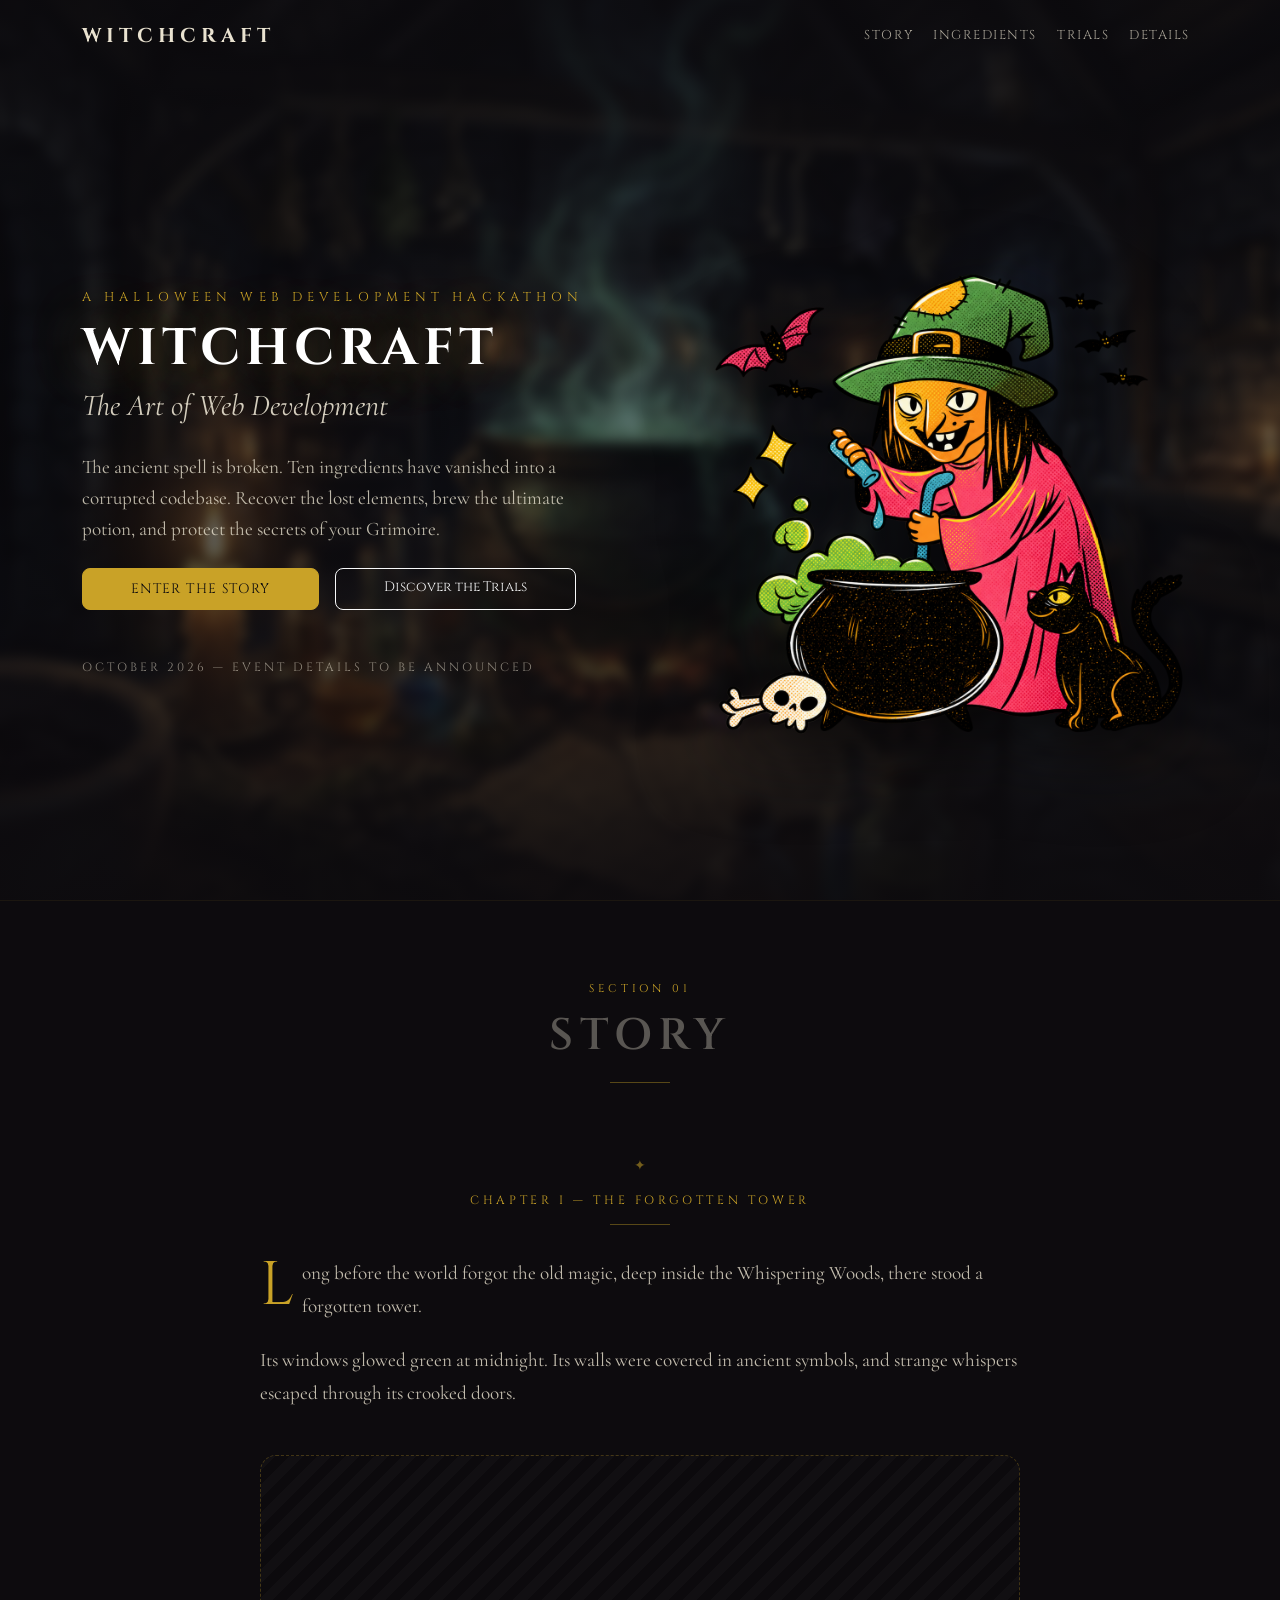
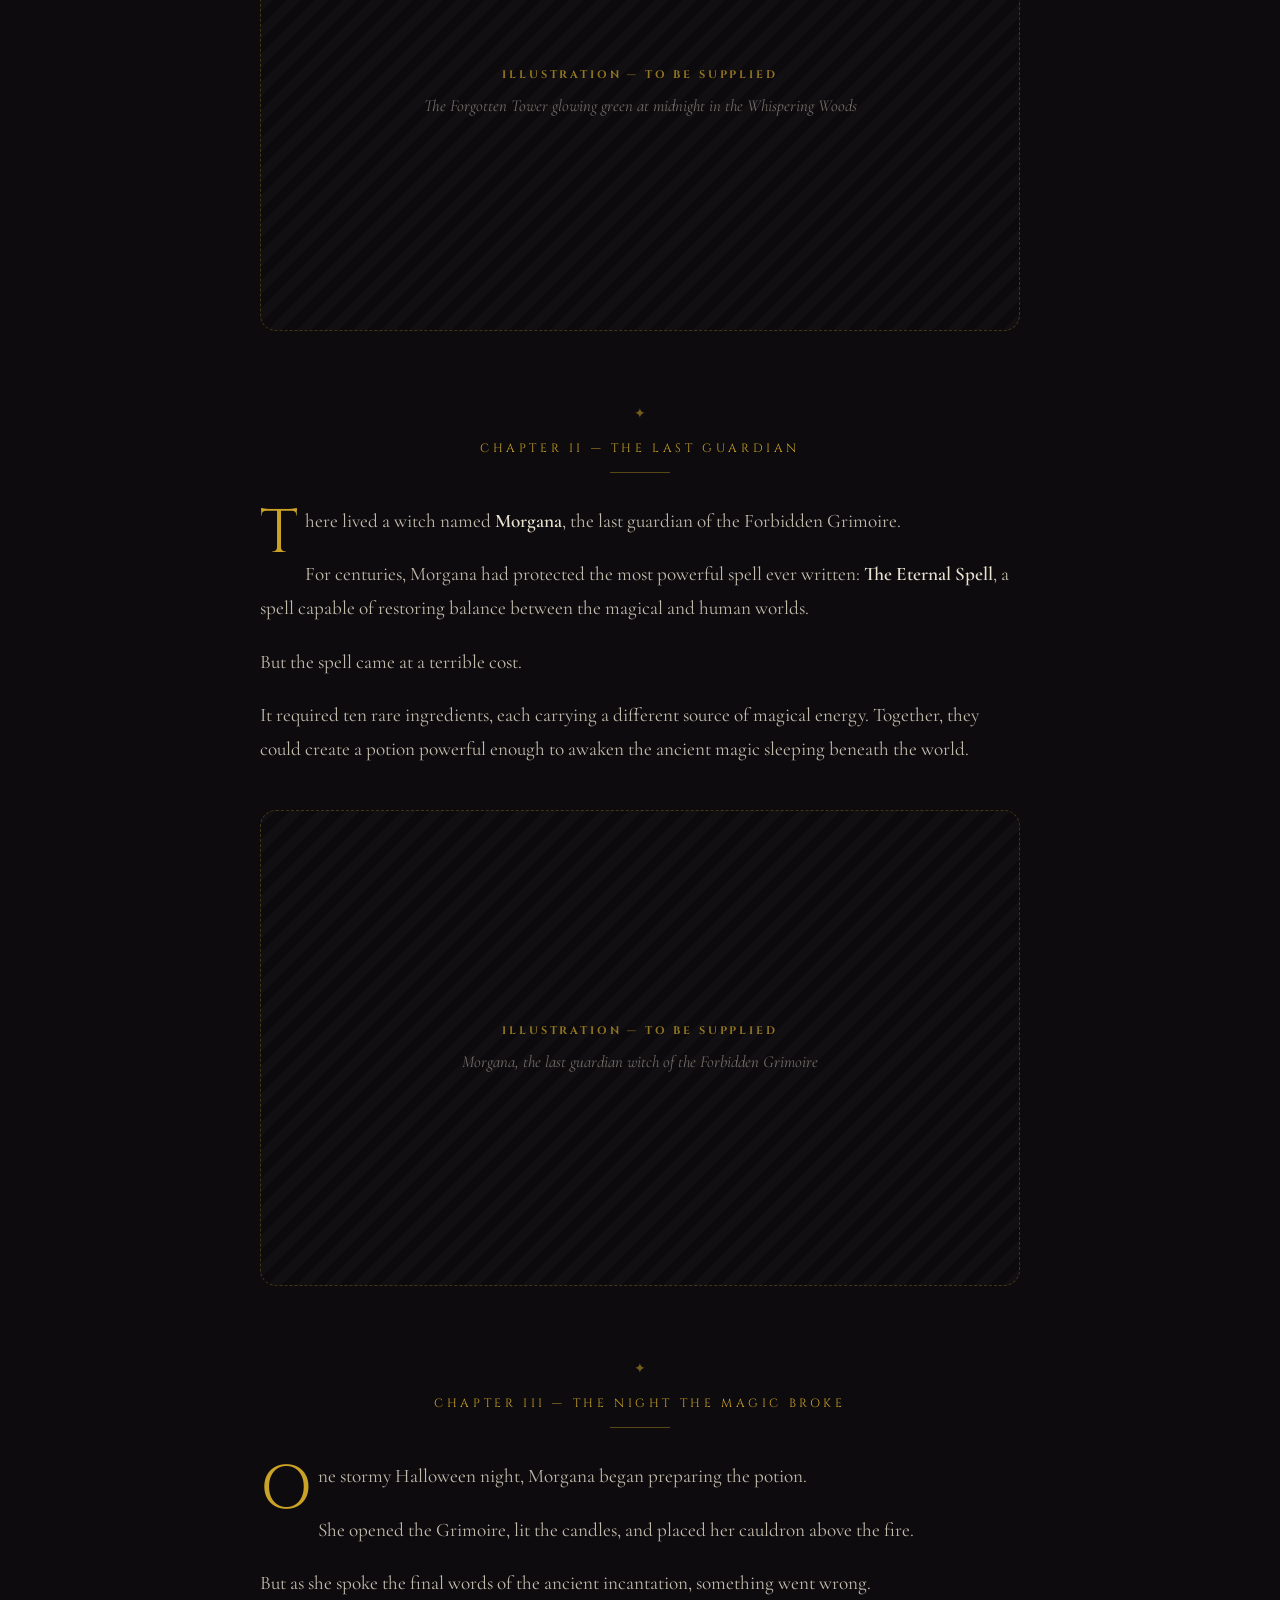
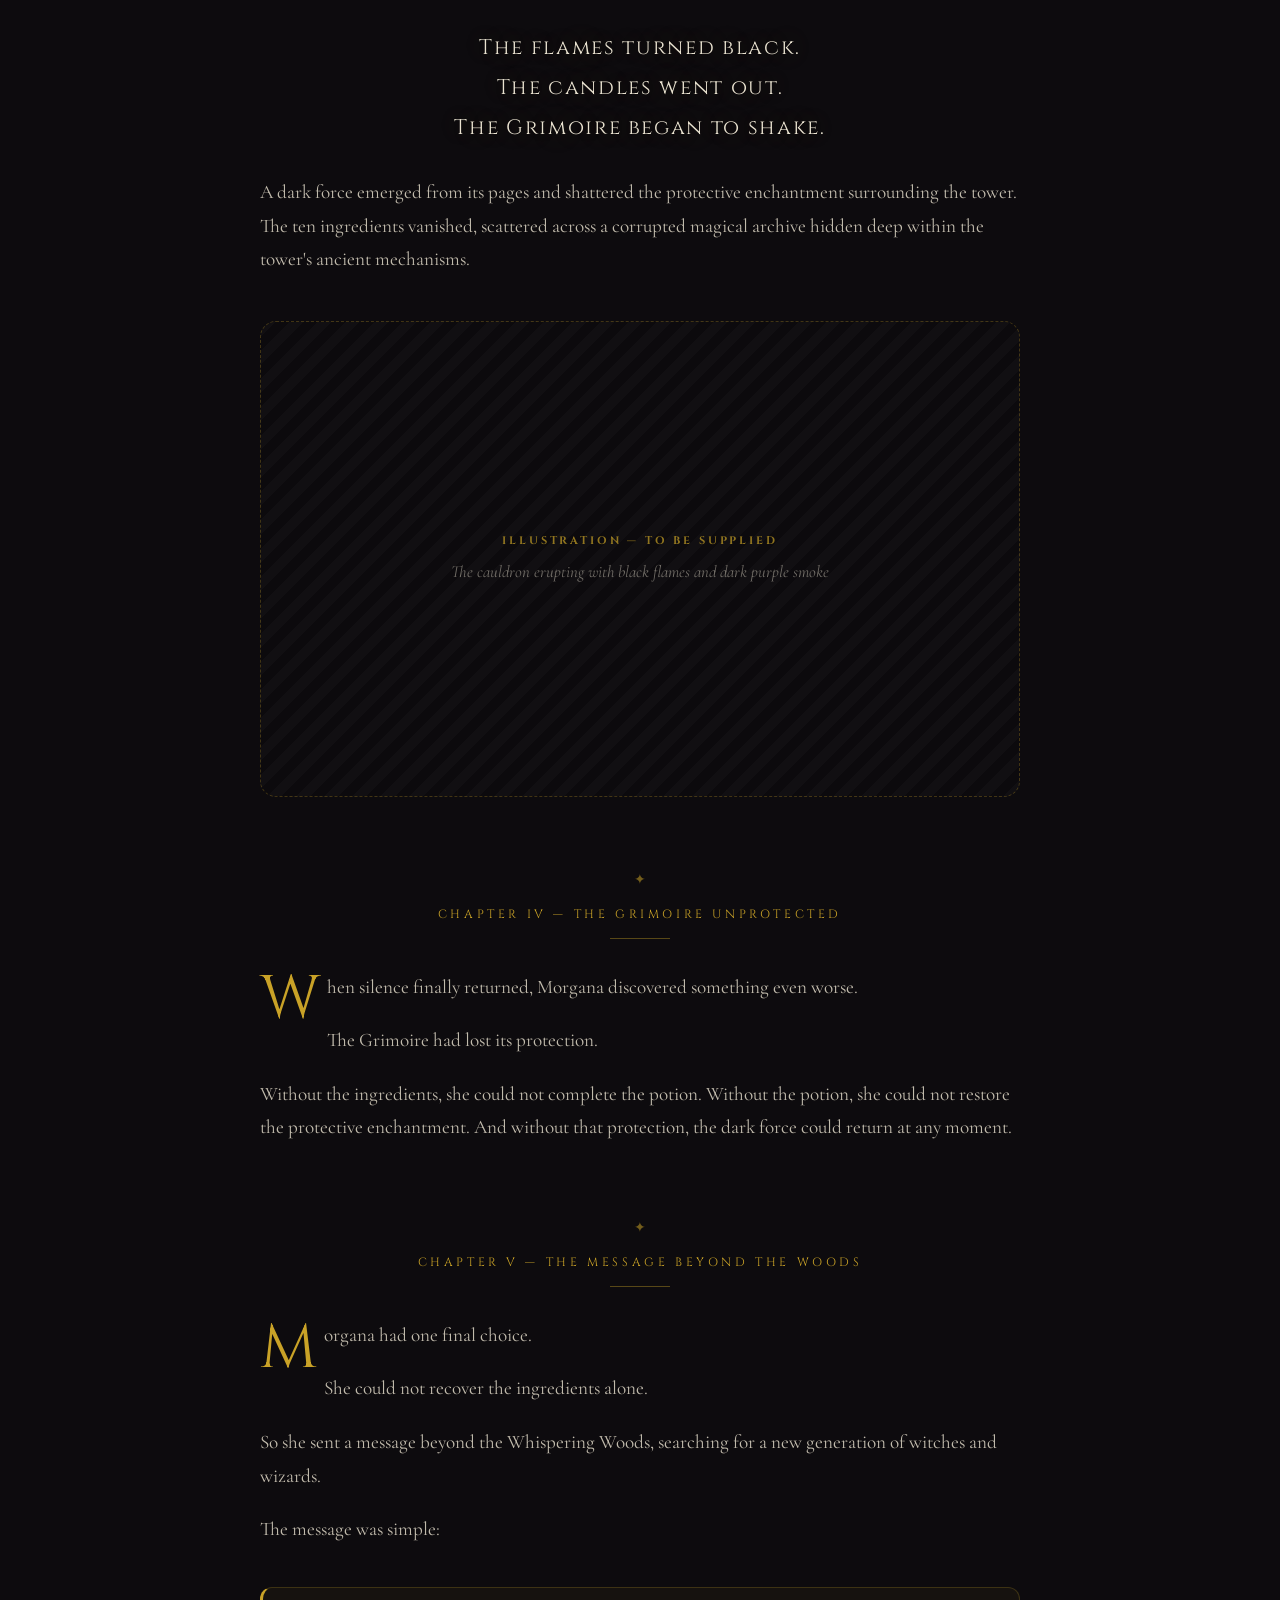
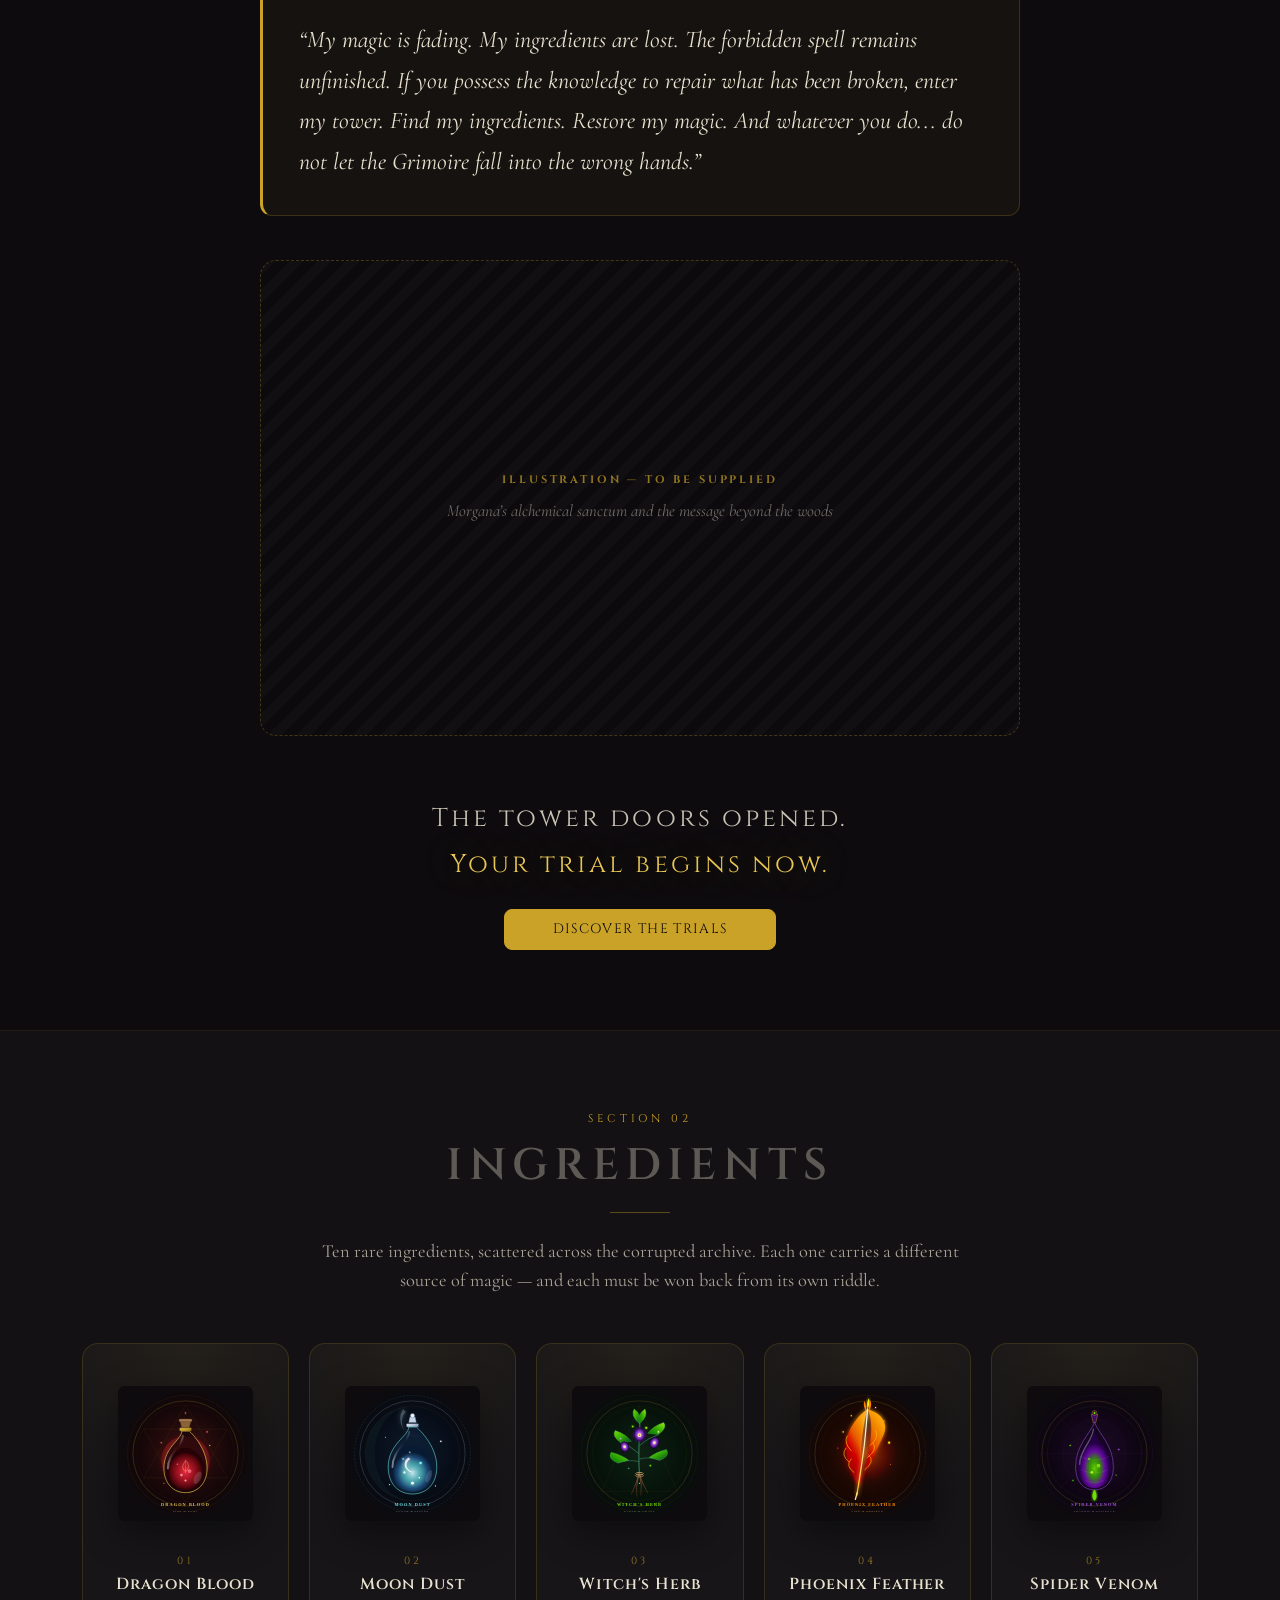
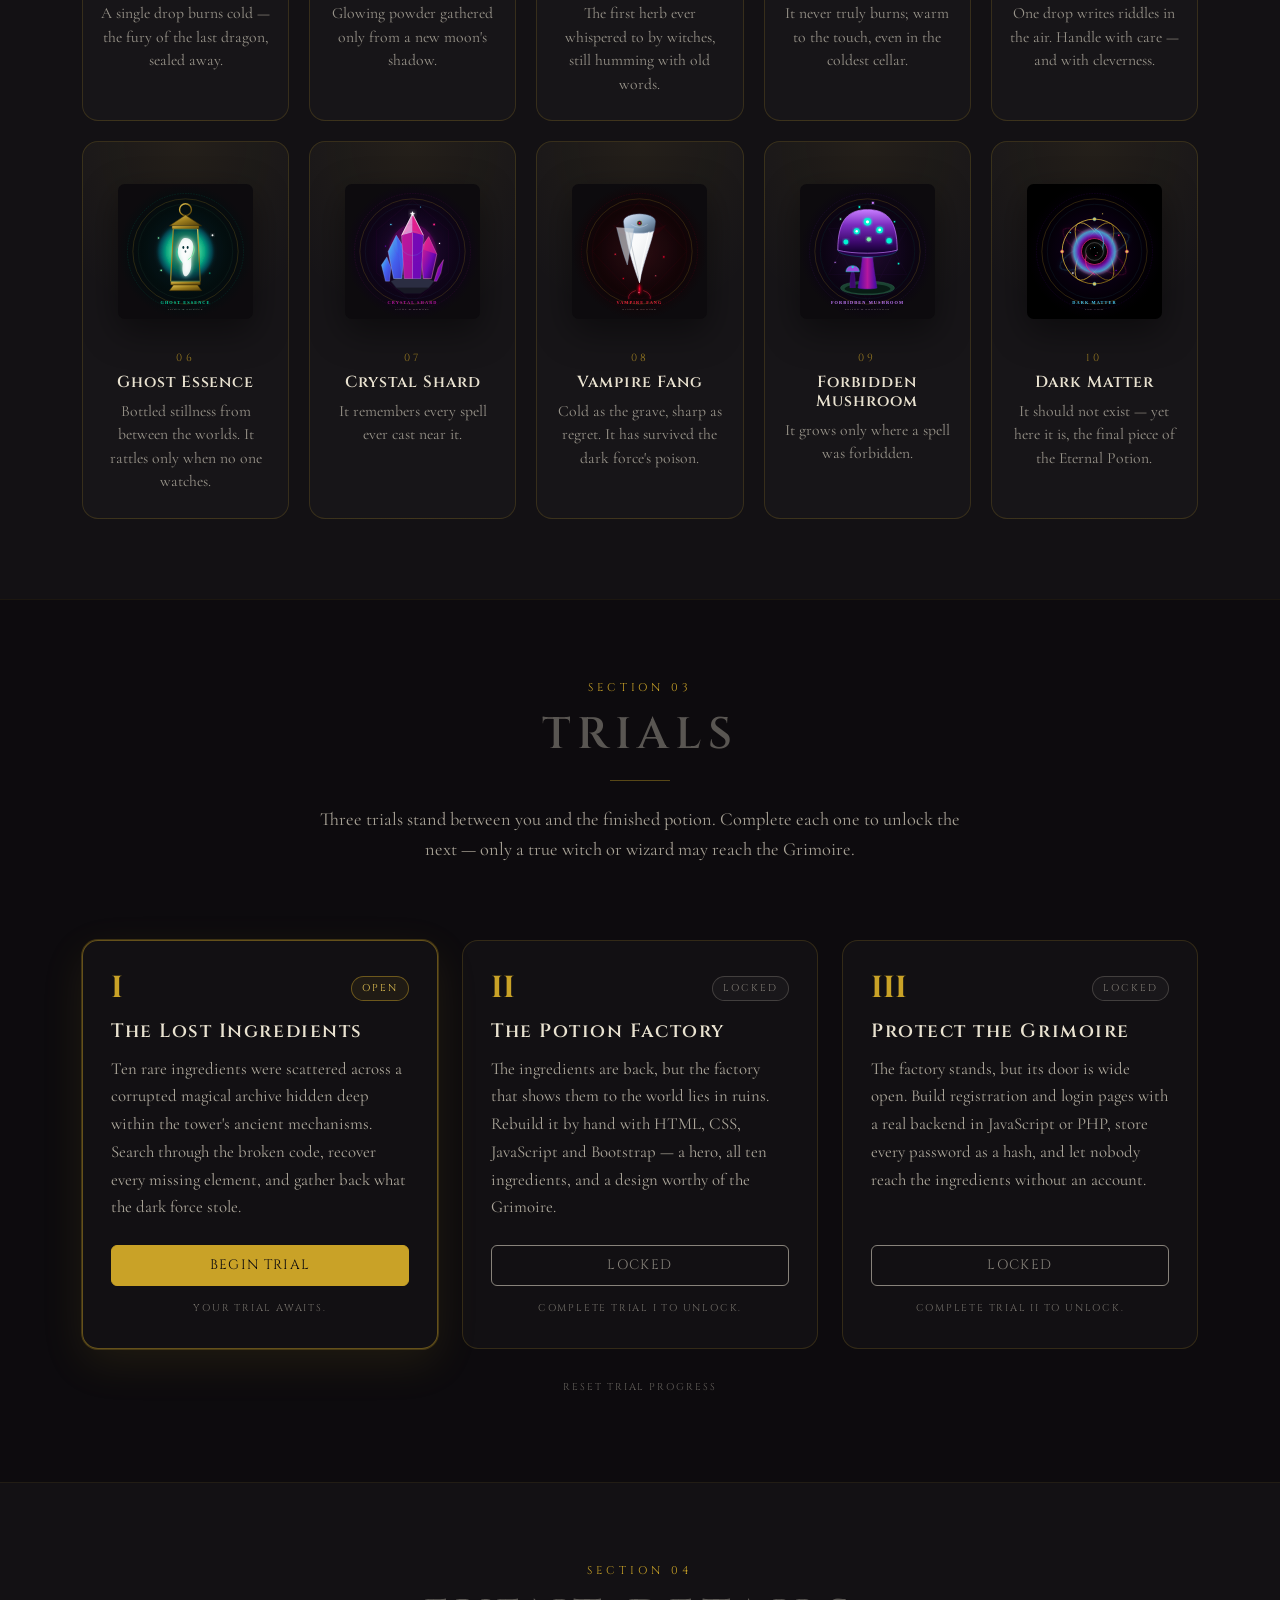
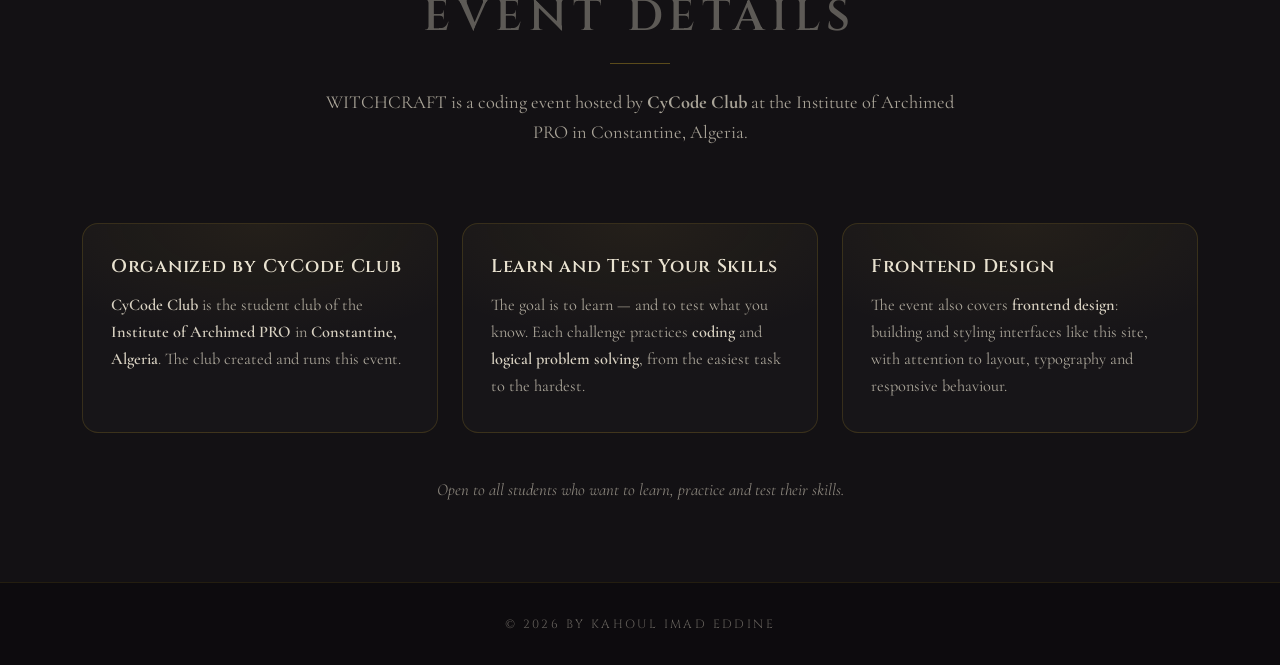
==== index.html @ ea34f2bc "WITCHCRAFT hackathon site: landing page, Trial I challenges, Trial II and III briefs" ====
<!doctype html>
<html lang="en" data-bs-theme="dark">
<head>
  <meta charset="UTF-8" />
  <meta name="viewport" content="width=device-width, initial-scale=1.0" />
  <title>WITCHCRAFT — The Art of Web Development</title>

  <link rel="icon" type="image/svg+xml" href="keep-images/favicon.svg" />

  <!-- Google Fonts -->
  <link rel="preconnect" href="https://fonts.googleapis.com" />
  <link rel="preconnect" href="https://fonts.gstatic.com" crossorigin />
  <link
    href="https://fonts.googleapis.com/css2?family=Cinzel:wght@500;600;700&family=Cormorant+Garamond:ital,wght@0,400;0,600;1,400&display=swap"
    rel="stylesheet"
  />

  <!-- Bootstrap CSS -->
  <link href="https://cdn.jsdelivr.net/npm/bootstrap@5.3.3/dist/css/bootstrap.min.css" rel="stylesheet" />

  <!-- Custom styles -->
  <link rel="stylesheet" href="css/style.css" />

  <!-- Marks JS availability before first paint (used by scroll-reveal styles) -->
  <script>document.documentElement.classList.add('js');</script>
</head>
<body>

  <!-- ===================== Navbar ===================== -->
  <nav class="navbar navbar-expand-lg fixed-top hero-nav">
    <div class="container">
      <a class="navbar-brand" href="#hero">WITCHCRAFT</a>

      <button
        class="navbar-toggler"
        type="button"
        data-bs-toggle="collapse"
        data-bs-target="#mainNav"
        aria-controls="mainNav"
        aria-expanded="false"
        aria-label="Toggle navigation"
      >
        <span class="navbar-toggler-icon"></span>
      </button>

      <div class="collapse navbar-collapse" id="mainNav">
        <ul class="navbar-nav ms-auto align-items-lg-center gap-lg-1">
          <li class="nav-item">
            <a class="nav-link" href="#story">Story</a>
          </li>
          <li class="nav-item">
            <a class="nav-link" href="#ingredients">Ingredients</a>
          </li>
          <li class="nav-item">
            <a class="nav-link" href="#trials">Trials</a>
          </li>
          <li class="nav-item">
            <a class="nav-link" href="#details">Details</a>
          </li>
        </ul>
      </div>
    </div>
  </nav>

  <!-- ===================== Hero ===================== -->
  <header class="hero d-flex align-items-center" id="hero">
    <div class="container">
      <div class="row align-items-center g-5">

        <!-- Left: text -->
        <div class="col-lg-6">
          <p class="hero-label mb-3">A Halloween Web Development Hackathon</p>

          <h1 class="hero-title">WITCHCRAFT</h1>

          <p class="hero-subtitle mb-4">The Art of Web Development</p>

          <p class="hero-text">
            The ancient spell is broken. Ten ingredients have vanished into a corrupted
            codebase. Recover the lost elements, brew the ultimate potion, and protect
            the secrets of your Grimoire.
          </p>

          <div class="d-flex flex-column flex-sm-row gap-3 mt-4">
            <a href="#story" class="btn btn-gold btn-lg px-5">Enter the Story</a>
            <a href="#trials" class="btn btn-outline-light btn-lg px-5">Discover the Trials</a>
          </div>

          <p class="hero-date mt-5 mb-0">October 2026 — Event Details to Be Announced</p>
        </div>

        <!-- Right: image -->
        <div class="col-lg-6 hero-visual">
          <img
            src="keep-images/Whimsical%20Halloween%20Witch%20Potion%20Sticker.png"
            alt="Whimsical Halloween witch potion sticker"
          >
        </div>

      </div>
    </div>
  </header>

  <!-- ===================== Landing sections (empty placeholders) ===================== -->
  <main>
    <section class="landing-section story-section" id="story">
      <div class="container">
        <div class="story">

          <div class="text-center reveal">
            <p class="section-label">Section 01</p>
            <h2 class="section-title">Story</h2>
          </div>

          <!-- ================= Chapter I ================= -->
          <article class="story-chapter reveal">
            <p class="story-chapter-label">Chapter I — The Forgotten Tower</p>

            <p class="story-text story-text--lead">
              Long before the world forgot the old magic, deep inside the Whispering Woods,
              there stood a forgotten tower.
            </p>

            <p class="story-text">
              Its windows glowed green at midnight. Its walls were covered in ancient symbols,
              and strange whispers escaped through its crooked doors.
            </p>

            <!-- Story illustration slot: the forgotten tower at midnight (artwork to be supplied) -->
            <figure class="story-figure story-figure--placeholder">
              <span>
                <strong>Illustration &mdash; to be supplied</strong>
                The Forgotten Tower glowing green at midnight in the Whispering Woods
              </span>
            </figure>
          </article>

          <!-- ================= Chapter II ================= -->
          <article class="story-chapter reveal">
            <p class="story-chapter-label">Chapter II — The Last Guardian</p>

            <p class="story-text story-text--lead">
              There lived a witch named <strong>Morgana</strong>, the last guardian of the
              Forbidden Grimoire.
            </p>

            <p class="story-text">
              For centuries, Morgana had protected the most powerful spell ever written:
              <strong>The Eternal Spell</strong>, a spell capable of restoring balance between
              the magical and human worlds.
            </p>

            <p class="story-text">But the spell came at a terrible cost.</p>

            <p class="story-text">
              It required ten rare ingredients, each carrying a different source of magical
              energy. Together, they could create a potion powerful enough to awaken the
              ancient magic sleeping beneath the world.
            </p>

            <!-- Story illustration slot: Morgana, guardian of the Grimoire (artwork to be supplied) -->
            <figure class="story-figure story-figure--placeholder">
              <span>
                <strong>Illustration &mdash; to be supplied</strong>
                Morgana, the last guardian witch of the Forbidden Grimoire
              </span>
            </figure>
          </article>

          <!-- ================= Chapter III ================= -->
          <article class="story-chapter reveal">
            <p class="story-chapter-label">Chapter III — The Night the Magic Broke</p>

            <p class="story-text story-text--lead">
              One stormy Halloween night, Morgana began preparing the potion.
            </p>

            <p class="story-text">
              She opened the Grimoire, lit the candles, and placed her cauldron above the fire.
            </p>

            <p class="story-text">
              But as she spoke the final words of the ancient incantation, something went wrong.
            </p>

            <div class="story-beats">
              <p>The flames turned black.</p>
              <p>The candles went out.</p>
              <p>The Grimoire began to shake.</p>
            </div>

            <p class="story-text">
              A dark force emerged from its pages and shattered the protective enchantment
              surrounding the tower. The ten ingredients vanished, scattered across a corrupted
              magical archive hidden deep within the tower's ancient mechanisms.
            </p>

            <!-- Story illustration slot: the cauldron beneath black flames (artwork to be supplied) -->
            <figure class="story-figure story-figure--placeholder">
              <span>
                <strong>Illustration &mdash; to be supplied</strong>
                The cauldron erupting with black flames and dark purple smoke
              </span>
            </figure>
          </article>

          <!-- ================= Chapter IV ================= -->
          <article class="story-chapter reveal">
            <p class="story-chapter-label">Chapter IV — The Grimoire Unprotected</p>

            <p class="story-text story-text--lead">
              When silence finally returned, Morgana discovered something even worse.
            </p>

            <p class="story-text">The Grimoire had lost its protection.</p>

            <p class="story-text">
              Without the ingredients, she could not complete the potion. Without the potion,
              she could not restore the protective enchantment. And without that protection,
              the dark force could return at any moment.
            </p>
          </article>

          <!-- ================= Chapter V ================= -->
          <article class="story-chapter reveal">
            <p class="story-chapter-label">Chapter V — The Message Beyond the Woods</p>

            <p class="story-text story-text--lead">Morgana had one final choice.</p>

            <p class="story-text">She could not recover the ingredients alone.</p>

            <p class="story-text">
              So she sent a message beyond the Whispering Woods, searching for a new generation
              of witches and wizards.
            </p>

            <p class="story-text">The message was simple:</p>

            <blockquote class="story-quote">
              <p>
                &ldquo;My magic is fading. My ingredients are lost. The forbidden spell remains
                unfinished. If you possess the knowledge to repair what has been broken, enter
                my tower. Find my ingredients. Restore my magic. And whatever you do... do not
                let the Grimoire fall into the wrong hands.&rdquo;
              </p>
            </blockquote>

            <!-- Story illustration slot: Morgana's sanctum and message beyond the woods (artwork to be supplied) -->
            <figure class="story-figure story-figure--placeholder">
              <span>
                <strong>Illustration &mdash; to be supplied</strong>
                Morgana&rsquo;s alchemical sanctum and the message beyond the woods
              </span>
            </figure>
          </article>

          <!-- ================= Finale ================= -->
          <div class="story-finale reveal">
            <p class="story-finale-line">The tower doors opened.</p>
            <p class="story-finale-line story-finale-line--accent">Your trial begins now.</p>

            <div class="d-flex flex-column flex-sm-row gap-3 justify-content-center mt-4">
              <a href="#trials" class="btn btn-gold btn-lg px-5">Discover the Trials</a>
            </div>
          </div>

        </div>
      </div>
    </section>

    <section class="landing-section" id="ingredients">
      <div class="container">

        <div class="text-center reveal">
          <p class="section-label">Section 02</p>
          <h2 class="section-title">Ingredients</h2>
          <p class="section-intro">
            Ten rare ingredients, scattered across the corrupted archive. Each one carries a
            different source of magic — and each must be won back from its own riddle.
          </p>
        </div>

        <div class="ingredient-grid">

          <article class="ingredient-card reveal" style="--i: 0">
            <div class="ingredient-card-media">
              <span class="ingredient-float">
                <img src="keep-images/ingredient-dragon-blood.svg" alt="Dragon Blood vial" loading="lazy" />
              </span>
            </div>
            <p class="ingredient-card-index">01</p>
            <h3 class="ingredient-card-name">Dragon Blood</h3>
            <p class="ingredient-card-blurb">
              A single drop burns cold — the fury of the last dragon, sealed away.
            </p>
          </article>

          <article class="ingredient-card reveal" style="--i: 1">
            <div class="ingredient-card-media">
              <span class="ingredient-float">
                <img src="keep-images/ingredient-moon-dust.svg" alt="Moon Dust powder" loading="lazy" />
              </span>
            </div>
            <p class="ingredient-card-index">02</p>
            <h3 class="ingredient-card-name">Moon Dust</h3>
            <p class="ingredient-card-blurb">
              Glowing powder gathered only from a new moon's shadow.
            </p>
          </article>

          <article class="ingredient-card reveal" style="--i: 2">
            <div class="ingredient-card-media">
              <span class="ingredient-float">
                <img src="keep-images/ingredient-witch-herb.svg" alt="Witch's Herb" loading="lazy" />
              </span>
            </div>
            <p class="ingredient-card-index">03</p>
            <h3 class="ingredient-card-name">Witch's Herb</h3>
            <p class="ingredient-card-blurb">
              The first herb ever whispered to by witches, still humming with old words.
            </p>
          </article>

          <article class="ingredient-card reveal" style="--i: 3">
            <div class="ingredient-card-media">
              <span class="ingredient-float">
                <img src="keep-images/ingredient-phoenix-feather.svg" alt="Phoenix Feather" loading="lazy" />
              </span>
            </div>
            <p class="ingredient-card-index">04</p>
            <h3 class="ingredient-card-name">Phoenix Feather</h3>
            <p class="ingredient-card-blurb">
              It never truly burns; warm to the touch, even in the coldest cellar.
            </p>
          </article>

          <article class="ingredient-card reveal" style="--i: 4">
            <div class="ingredient-card-media">
              <span class="ingredient-float">
                <img src="keep-images/ingredient-spider-venom.svg" alt="Spider Venom vial" loading="lazy" />
              </span>
            </div>
            <p class="ingredient-card-index">05</p>
            <h3 class="ingredient-card-name">Spider Venom</h3>
            <p class="ingredient-card-blurb">
              One drop writes riddles in the air. Handle with care — and with cleverness.
            </p>
          </article>

          <article class="ingredient-card reveal" style="--i: 5">
            <div class="ingredient-card-media">
              <span class="ingredient-float">
                <img src="keep-images/ingredient-ghost-essence.svg" alt="Ghost Essence vial" loading="lazy" />
              </span>
            </div>
            <p class="ingredient-card-index">06</p>
            <h3 class="ingredient-card-name">Ghost Essence</h3>
            <p class="ingredient-card-blurb">
              Bottled stillness from between the worlds. It rattles only when no one watches.
            </p>
          </article>

          <article class="ingredient-card reveal" style="--i: 6">
            <div class="ingredient-card-media">
              <span class="ingredient-float">
                <img src="keep-images/ingredient-crystal-shard.svg" alt="Crystal Shard" loading="lazy" />
              </span>
            </div>
            <p class="ingredient-card-index">07</p>
            <h3 class="ingredient-card-name">Crystal Shard</h3>
            <p class="ingredient-card-blurb">
              It remembers every spell ever cast near it.
            </p>
          </article>

          <article class="ingredient-card reveal" style="--i: 7">
            <div class="ingredient-card-media">
              <span class="ingredient-float">
                <img src="keep-images/ingredient-vampire-fang.svg" alt="Vampire Fang" loading="lazy" />
              </span>
            </div>
            <p class="ingredient-card-index">08</p>
            <h3 class="ingredient-card-name">Vampire Fang</h3>
            <p class="ingredient-card-blurb">
              Cold as the grave, sharp as regret. It has survived the dark force's poison.
            </p>
          </article>

          <article class="ingredient-card reveal" style="--i: 8">
            <div class="ingredient-card-media">
              <span class="ingredient-float">
                <img src="keep-images/ingredient-forbidden-mushroom.svg" alt="Forbidden Mushroom" loading="lazy" />
              </span>
            </div>
            <p class="ingredient-card-index">09</p>
            <h3 class="ingredient-card-name">Forbidden Mushroom</h3>
            <p class="ingredient-card-blurb">
              It grows only where a spell was forbidden.
            </p>
          </article>

          <article class="ingredient-card reveal" style="--i: 9">
            <div class="ingredient-card-media">
              <span class="ingredient-float">
                <img src="keep-images/ingredient-dark-matter.svg" alt="Dark Matter vial" loading="lazy" />
              </span>
            </div>
            <p class="ingredient-card-index">10</p>
            <h3 class="ingredient-card-name">Dark Matter</h3>
            <p class="ingredient-card-blurb">
              It should not exist — yet here it is, the final piece of the Eternal Potion.
            </p>
          </article>

        </div>
      </div>
    </section>

    <section class="landing-section" id="trials">
      <div class="container">

        <div class="text-center reveal">
          <p class="section-label">Section 03</p>
          <h2 class="section-title">Trials</h2>
          <p class="section-intro">
            Three trials stand between you and the finished potion. Complete each one to
            unlock the next — only a true witch or wizard may reach the Grimoire.
          </p>
        </div>

        <div class="row g-4 justify-content-center trial-grid">

          <!-- ================= Trial I ================= -->
          <div class="col-lg-4 col-md-6 d-flex">
            <article class="trial-card reveal" data-trial="1">
              <div class="trial-card-head">
                <span class="trial-number">I</span>
                <span class="trial-status" data-trial-status>Open</span>
              </div>

              <h3 class="trial-title">The Lost Ingredients</h3>

              <p class="trial-text">
                Ten rare ingredients were scattered across a corrupted magical archive hidden
                deep within the tower's ancient mechanisms. Search through the broken code,
                recover every missing element, and gather back what the dark force stole.
              </p>

              <div class="trial-card-actions mt-auto">
                <a class="btn btn-gold w-100" data-trial-action href="trial.html?id=1">Begin Trial</a>
                <p class="trial-hint" data-trial-hint>Your trial awaits.</p>
              </div>
            </article>
          </div>

          <!-- ================= Trial II (locked until Trial I is completed) ================= -->
          <div class="col-lg-4 col-md-6 d-flex">
            <article class="trial-card is-locked reveal" data-trial="2">
              <div class="trial-card-head">
                <span class="trial-number">II</span>
                <span class="trial-status" data-trial-status>Locked</span>
              </div>

              <h3 class="trial-title">The Potion Factory</h3>

              <p class="trial-text">
                The ingredients are back, but the factory that shows them to the world lies in
                ruins. Rebuild it by hand with HTML, CSS, JavaScript and Bootstrap — a hero, all
                ten ingredients, and a design worthy of the Grimoire.
              </p>

              <div class="trial-card-actions mt-auto">
                <a class="btn btn-gold w-100 disabled" data-trial-action aria-disabled="true" href="trial.html?id=2">Locked</a>
                <p class="trial-hint" data-trial-hint>Complete Trial I to unlock.</p>
              </div>
            </article>
          </div>

          <!-- ================= Trial III (locked until Trial II is completed) ================= -->
          <div class="col-lg-4 col-md-6 d-flex">
            <article class="trial-card is-locked reveal" data-trial="3">
              <div class="trial-card-head">
                <span class="trial-number">III</span>
                <span class="trial-status" data-trial-status>Locked</span>
              </div>

              <h3 class="trial-title">Protect the Grimoire</h3>

              <p class="trial-text">
                The factory stands, but its door is wide open. Build registration and login pages
                with a real backend in JavaScript or PHP, store every password as a hash, and let
                nobody reach the ingredients without an account.
              </p>

              <div class="trial-card-actions mt-auto">
                <a class="btn btn-gold w-100 disabled" data-trial-action aria-disabled="true" href="trial.html?id=3">Locked</a>
                <p class="trial-hint" data-trial-hint>Complete Trial II to unlock.</p>
              </div>
            </article>
          </div>

        </div>

        <p class="trial-reset text-center mt-4 mb-0">
          <button type="button" class="btn btn-link trial-reset-btn" id="resetTrials">
            Reset trial progress
          </button>
        </p>

      </div>
    </section>

    <section class="landing-section" id="details">
      <div class="container">

        <div class="text-center reveal">
          <p class="section-label">Section 04</p>
          <h2 class="section-title">Event Details</h2>
          <p class="section-intro">
            WITCHCRAFT is a coding event hosted by <strong>CyCode Club</strong> at the
            Institute of Archimed PRO in Constantine, Algeria.
          </p>
        </div>

        <div class="row g-4 justify-content-center detail-grid">

          <div class="col-lg-4 col-md-6 d-flex">
            <article class="detail-card reveal">
              <h3 class="detail-title">Organized by CyCode Club</h3>
              <p class="detail-text">
                <strong>CyCode Club</strong> is the student club of the
                <strong>Institute of Archimed PRO</strong> in
                <strong>Constantine, Algeria</strong>. The club created and runs this event.
              </p>
            </article>
          </div>

          <div class="col-lg-4 col-md-6 d-flex">
            <article class="detail-card reveal">
              <h3 class="detail-title">Learn and Test Your Skills</h3>
              <p class="detail-text">
                The goal is to learn — and to test what you know. Each challenge practices
                <strong>coding</strong> and <strong>logical problem solving</strong>, from the
                easiest task to the hardest.
              </p>
            </article>
          </div>

          <div class="col-lg-4 col-md-6 d-flex">
            <article class="detail-card reveal">
              <h3 class="detail-title">Frontend Design</h3>
              <p class="detail-text">
                The event also covers <strong>frontend design</strong>: building and styling
                interfaces like this site, with attention to layout, typography and
                responsive behaviour.
              </p>
            </article>
          </div>

        </div>

        <p class="detail-signature reveal">
          Open to all students who want to learn, practice and test their skills.
        </p>

      </div>
    </section>
  </main>

  <!-- ===================== Footer ===================== -->
  <footer class="landing-footer">
    © 2026 by Kahoul Imad Eddine
  </footer>

  <!-- Bootstrap JS bundle -->
  <script src="https://cdn.jsdelivr.net/npm/bootstrap@5.3.3/dist/js/bootstrap.bundle.min.js"></script>

  <!-- Navbar scroll behavior -->
  <script src="js/main.js"></script>
</body>
</html>
---- css/style.css ----
/* ===================== Base ===================== */
:root {
  --gold: #c9a227;
  --gold-bright: #e6c554;
  --ink: #0d0b0e;
  --parchment: #e9e2d0;
}

body {
  background-color: var(--ink);
  color: var(--parchment);
  font-family: 'Cormorant Garamond', Georgia, serif;
}

/* ===================== Navbar ===================== */
.hero-nav {
  background: transparent;
  border-bottom: 1px solid transparent;
  padding-top: 1rem;
  padding-bottom: 1rem;
  transition: background-color 0.3s ease, border-color 0.3s ease;
}

/* Scrolled state: translucent dark background + blur */
.hero-nav.scrolled {
  background: rgba(13, 11, 14, 0.45);
  backdrop-filter: blur(10px);
  -webkit-backdrop-filter: blur(10px);
  border-bottom: 1px solid rgba(201, 162, 39, 0.15);
}

.hero-nav .navbar-brand {
  font-family: 'Cinzel', serif;
  font-weight: 700;
  letter-spacing: 0.25em;
  color: var(--parchment);
}

.hero-nav .nav-link {
  font-family: 'Cinzel', serif;
  font-size: 0.8rem;
  letter-spacing: 0.12em;
  text-transform: uppercase;
  color: rgba(233, 226, 208, 0.7);
}

.hero-nav .nav-link:hover,
.hero-nav .nav-link:focus {
  color: var(--gold-bright);
}

/* Collapsible menu on mobile: solid backdrop so links stay readable */
@media (max-width: 991.98px) {
  .hero-nav .navbar-collapse {
    background: rgba(13, 11, 14, 0.95);
    border: 1px solid rgba(201, 162, 39, 0.2);
    border-radius: 0.5rem;
    margin-top: 0.75rem;
    padding: 1rem;
  }
}

/* ===================== Buttons ===================== */
.btn-gold {
  --bs-btn-color: var(--ink);
  --bs-btn-bg: var(--gold);
  --bs-btn-border-color: var(--gold);
  --bs-btn-hover-color: var(--ink);
  --bs-btn-hover-bg: var(--gold-bright);
  --bs-btn-hover-border-color: var(--gold-bright);
  --bs-btn-active-color: var(--ink);
  --bs-btn-active-bg: var(--gold-bright);
  --bs-btn-active-border-color: var(--gold-bright);
  --bs-btn-focus-shadow-rgb: 201, 162, 39;
  font-family: 'Cinzel', serif;
  letter-spacing: 0.1em;
  text-transform: uppercase;
  font-size: 0.85rem;
  padding-top: 0.7em;
  padding-bottom: 0.7em;
}

.btn-outline-light {
  --bs-btn-font-family: 'Cinzel', serif;
  --bs-btn-letter-spacing: 0.1em;
  --bs-btn-font-size: 0.85rem;
}

/* ===================== Hero ===================== */
.hero {
  position: relative;
  overflow: hidden;
  min-height: 100vh;
  min-height: 100svh;
  padding: 9rem 0 5rem;
}

/* Hero image — slightly blurred and darkened.
   The -40px inset gives the blur room so no soft edges appear. */
.hero::before {
  content: '';
  position: absolute;
  inset: -40px;
  background: url('../keep-images/hero-laboratory.jpg') center / cover no-repeat;
  filter: blur(6px) brightness(0.72);
}

/* Dark gradient overlay for readability */
.hero::after {
  content: '';
  position: absolute;
  inset: 0;
  background: linear-gradient(
    180deg,
    rgba(13, 11, 14, 0.75) 0%,
    rgba(13, 11, 14, 0.4) 45%,
    rgba(13, 11, 14, 0.92) 100%
  );
}

.hero .container {
  position: relative;
  z-index: 1;
}

.hero-label {
  font-family: 'Cinzel', serif;
  font-size: 0.8rem;
  letter-spacing: 0.4em;
  text-transform: uppercase;
  color: var(--gold);
}

.hero-title {
  font-family: 'Cinzel', serif;
  font-weight: 700;
  font-size: clamp(2.25rem, 8vw, 5rem);
  letter-spacing: 0.1em;
  line-height: 1;
  color: #fff;
  text-shadow: 0 0 60px rgba(201, 162, 39, 0.45);
}

/* Smaller title on large screens so it fits the left column */
@media (min-width: 992px) {
  .hero-title {
    font-size: clamp(2.75rem, 4vw, 3.5rem);
  }
}

.hero-subtitle {
  font-style: italic;
  font-size: clamp(1.25rem, 3vw, 1.9rem);
  color: rgba(233, 226, 208, 0.9);
}

.hero-text {
  max-width: 620px;
  font-size: 1.2rem;
  line-height: 1.6;
  color: rgba(233, 226, 208, 0.8);
}

.hero-date {
  font-family: 'Cinzel', serif;
  font-size: 0.75rem;
  letter-spacing: 0.25em;
  text-transform: uppercase;
  color: rgba(233, 226, 208, 0.55);
}

/* ===================== Hero — right-side image ===================== */
.hero-visual {
  display: flex;
  justify-content: center;
}

.hero-image-placeholder {
  width: 100%;
  aspect-ratio: 4 / 5;
  display: flex;
  align-items: center;
  justify-content: center;
  text-align: center;
  padding: 1rem;
  border: 1px dashed rgba(201, 162, 39, 0.45);
  border-radius: 1rem;
  background: rgba(255, 255, 255, 0.03);
}

.hero-image-placeholder span {
  font-family: 'Cinzel', serif;
  font-size: 0.75rem;
  letter-spacing: 0.25em;
  text-transform: uppercase;
  color: rgba(233, 226, 208, 0.45);
}

/* Sticker image: show the whole picture (never crop it) and cast a soft
   shadow that follows the sticker's shape, even with a transparent PNG */
.hero-visual img {
  width: 100%;
  height: auto;
  object-fit: contain;
  filter: drop-shadow(0 24px 40px rgba(0, 0, 0, 0.55));
  animation: sticker-wiggle 4s ease-in-out infinite;
  will-change: transform;
}

/* Slow wiggle: drifts left and right with a slight tilt */
@keyframes sticker-wiggle {
  0% {
    transform: translateX(-12px) rotate(-2.5deg);
  }
  50% {
    transform: translateX(12px) rotate(2.5deg);
  }
  100% {
    transform: translateX(-12px) rotate(-2.5deg);
  }
}

/* Don't animate for users who prefer reduced motion */
@media (prefers-reduced-motion: reduce) {
  .hero-visual img {
    animation: none;
  }
}

/* Stacked on small screens: image goes full width, landscape shape */
@media (max-width: 991.98px) {
  .hero-image-placeholder {
    aspect-ratio: 16 / 10;
  }
}

/* ===================== Landing sections (placeholders) ===================== */
.landing-section {
  min-height: 60vh;
  display: flex;
  align-items: center;
  justify-content: center;
  padding: 5rem 1.25rem;
  /* keeps anchor jumps from hiding behind the fixed navbar */
  scroll-margin-top: 4.5rem;
  border-top: 1px solid rgba(201, 162, 39, 0.08);
}

.landing-section:nth-of-type(even) {
  background-color: rgba(255, 255, 255, 0.025);
}

.section-label {
  font-family: 'Cinzel', serif;
  font-size: 0.7rem;
  letter-spacing: 0.35em;
  text-transform: uppercase;
  color: var(--gold);
  margin-bottom: 0.75rem;
}

.section-title {
  font-family: 'Cinzel', serif;
  font-weight: 600;
  font-size: clamp(1.6rem, 4vw, 2.75rem);
  letter-spacing: 0.15em;
  text-transform: uppercase;
  color: rgba(233, 226, 208, 0.35);
  position: relative;
  padding-bottom: 1.25rem;
  margin-bottom: 0;
}

.section-title::after {
  content: '';
  position: absolute;
  bottom: 0;
  left: 50%;
  transform: translateX(-50%);
  width: 60px;
  height: 1px;
  background: rgba(201, 162, 39, 0.4);
}

/* Shorter, tighter sections on small screens */
@media (max-width: 767.98px) {
  .landing-section {
    min-height: 45vh;
    padding: 3.5rem 1rem;
  }
}

/* ===================== Story section ===================== */
/* Story is a long-form chronicle: normal block flow instead of the
   centered flex layout used by the remaining placeholder sections */
.story-section {
  display: block;
  min-height: auto;
}

.story {
  max-width: 760px;
  margin: 0 auto;
}

.story-chapter {
  margin-top: 4.5rem;
}

/* Small gold ornament above every chapter title */
.story-chapter::before {
  content: '\2726';
  display: block;
  text-align: center;
  font-size: 0.9rem;
  color: rgba(201, 162, 39, 0.55);
  margin-bottom: 0.9rem;
}

.story-chapter-label {
  font-family: 'Cinzel', serif;
  font-size: 0.75rem;
  letter-spacing: 0.3em;
  text-transform: uppercase;
  color: var(--gold);
  text-align: center;
  margin-bottom: 2rem;
  position: relative;
  padding-bottom: 1rem;
}

.story-chapter-label::after {
  content: '';
  position: absolute;
  bottom: 0;
  left: 50%;
  transform: translateX(-50%);
  width: 60px;
  height: 1px;
  background: rgba(201, 162, 39, 0.4);
}

.story-text {
  font-size: 1.2rem;
  line-height: 1.75;
  color: rgba(233, 226, 208, 0.82);
  margin-bottom: 1.25rem;
}

.story-text strong {
  color: var(--parchment);
  font-weight: 600;
}

/* Drop cap opens each chapter like a page from the Grimoire */
.story-text--lead::first-letter {
  font-family: 'Cinzel', serif;
  font-size: 3.2em;
  float: left;
  line-height: 0.85;
  padding-right: 0.12em;
  padding-top: 0.06em;
  color: var(--gold);
}

/* Short, dramatic lines shown one by one */
.story-beats {
  text-align: center;
  margin: 2rem 0;
}

.story-beats p {
  font-family: 'Cinzel', serif;
  font-size: clamp(1rem, 2.5vw, 1.3rem);
  letter-spacing: 0.08em;
  color: var(--parchment);
  margin: 0.55rem 0;
  text-shadow: 0 0 28px rgba(201, 162, 39, 0.3);
}

/* Story illustration frame */
.story-figure {
  margin: 2.75rem 0;
  position: relative;
  overflow: hidden;
  border-radius: 1rem;
  border: 1px solid rgba(201, 162, 39, 0.35);
  background: rgba(13, 11, 14, 0.8);
  box-shadow: 0 16px 40px rgba(0, 0, 0, 0.7), 0 0 35px rgba(201, 162, 39, 0.12);
  transition: border-color 0.4s ease, box-shadow 0.4s ease;
}

.story-figure:hover {
  border-color: rgba(201, 162, 39, 0.65);
  box-shadow: 0 20px 48px rgba(0, 0, 0, 0.8), 0 0 45px rgba(201, 162, 39, 0.22);
}

.story-figure img {
  width: 100%;
  aspect-ratio: 16 / 10;
  object-fit: cover;
  display: block;
  transition: transform 0.6s cubic-bezier(0.25, 1, 0.5, 1), filter 0.6s ease;
}

.story-figure:hover img {
  transform: scale(1.025);
  filter: brightness(1.06);
}

.story-figure span {
  font-family: 'Cinzel', serif;
  font-size: 0.7rem;
  letter-spacing: 0.25em;
  text-transform: uppercase;
  color: rgba(233, 226, 208, 0.35);
  padding: 3rem 1rem;
  display: block;
  text-align: center;
}

.story-figure--placeholder span {
  display: grid;
  place-content: center;
  gap: 0.6rem;
  min-height: 12rem;
  aspect-ratio: 16 / 10;
  padding: 2rem 1.25rem;
  font-family: 'Cormorant Garamond', Georgia, serif;
  font-size: 1.05rem;
  font-style: italic;
  letter-spacing: 0;
  text-transform: none;
  color: rgba(233, 226, 208, 0.45);
}

.story-figure--placeholder span strong {
  font-family: 'Cinzel', serif;
  font-size: 0.68rem;
  font-style: normal;
  letter-spacing: 0.26em;
  text-transform: uppercase;
  color: rgba(201, 162, 39, 0.7);
}

/* Empty frame waiting for a supplied illustration */
.story-figure--placeholder {
  border-style: dashed;
  border-color: rgba(201, 162, 39, 0.28);
  background:
    repeating-linear-gradient(
      135deg,
      rgba(255, 255, 255, 0.02) 0 10px,
      transparent 10px 20px
    ),
    rgba(13, 11, 14, 0.55);
  box-shadow: none;
}

.story-figure--placeholder:hover {
  border-color: rgba(201, 162, 39, 0.5);
  box-shadow: 0 0 30px rgba(201, 162, 39, 0.1);
}

/* Morgana's message */
.story-quote {
  margin: 2.5rem 0;
  padding: 2rem 2.25rem;
  border: 1px solid rgba(201, 162, 39, 0.22);
  border-left: 3px solid var(--gold);
  border-radius: 0.75rem;
  background: rgba(201, 162, 39, 0.05);
}

.story-quote p {
  font-style: italic;
  font-size: clamp(1.2rem, 2.6vw, 1.5rem);
  line-height: 1.7;
  color: var(--parchment);
  margin: 0;
}

/* Closing call to action */
.story-finale {
  text-align: center;
  margin-top: 4rem;
}

.story-finale-line {
  font-family: 'Cinzel', serif;
  font-size: clamp(1.1rem, 3vw, 1.6rem);
  letter-spacing: 0.12em;
  color: rgba(233, 226, 208, 0.85);
  margin: 0.5rem 0;
}

.story-finale-line--accent {
  color: var(--gold-bright);
  text-shadow: 0 0 40px rgba(230, 197, 84, 0.4);
}

/* ===================== Scroll reveal (progressive enhancement) ===================== */
/* Only hidden when JS is available (html.js set in <head>), so the story
   stays fully readable if scripts are blocked */
html.js .reveal {
  opacity: 0;
  transform: translateY(28px);
  transition: opacity 0.8s ease, transform 0.8s ease;
}

html.js .reveal.revealed {
  opacity: 1;
  transform: none;
}

@media (prefers-reduced-motion: reduce) {
  html.js .reveal {
    opacity: 1;
    transform: none;
    transition: none;
  }
}

/* ===================== Trials section ===================== */
.section-intro {
  max-width: 640px;
  margin: 1.5rem auto 0;
  font-size: 1.15rem;
  line-height: 1.6;
  color: rgba(233, 226, 208, 0.7);
}

.trial-grid {
  margin-top: 3.25rem;
}

.trial-card {
  flex: 1;
  display: flex;
  flex-direction: column;
  width: 100%;
  padding: 2rem 1.75rem;
  border: 1px solid rgba(201, 162, 39, 0.18);
  border-radius: 1rem;
  background: rgba(255, 255, 255, 0.025);
  transition: border-color 0.3s ease, box-shadow 0.3s ease, transform 0.3s ease;
}

/* The available (clickable) trial glows softly to draw the eye */
.trial-card:not(.is-locked):not(.is-complete) {
  border-color: rgba(201, 162, 39, 0.45);
  box-shadow: 0 0 0 1px rgba(201, 162, 39, 0.25), 0 14px 44px rgba(201, 162, 39, 0.1);
}

@media (prefers-reduced-motion: no-preference) {
  .trial-card:not(.is-locked):hover {
    transform: translateY(-4px);
  }
}

.trial-card.is-locked {
  opacity: 0.6;
}

.trial-card.is-complete {
  border-color: rgba(143, 191, 111, 0.4);
}

.trial-card-head {
  display: flex;
  align-items: center;
  justify-content: space-between;
  margin-bottom: 1rem;
}

.trial-number {
  font-family: 'Cinzel', serif;
  font-weight: 700;
  font-size: 1.9rem;
  line-height: 1;
  color: var(--gold);
}

.trial-status {
  font-family: 'Cinzel', serif;
  font-size: 0.62rem;
  letter-spacing: 0.2em;
  text-transform: uppercase;
  padding: 0.4em 1em;
  border-radius: 999px;
  border: 1px solid rgba(201, 162, 39, 0.45);
  background: rgba(201, 162, 39, 0.08);
  color: var(--gold-bright);
  white-space: nowrap;
}

.trial-card.is-locked .trial-status {
  border-color: rgba(233, 226, 208, 0.2);
  background: rgba(255, 255, 255, 0.03);
  color: rgba(233, 226, 208, 0.5);
}

.trial-card.is-complete .trial-status {
  border-color: rgba(143, 191, 111, 0.5);
  background: rgba(143, 191, 111, 0.1);
  color: #a9d38c;
}

.trial-title {
  font-family: 'Cinzel', serif;
  font-weight: 600;
  font-size: 1.2rem;
  letter-spacing: 0.08em;
  color: var(--parchment);
  margin-bottom: 0.75rem;
}

.trial-text {
  font-size: 1.05rem;
  line-height: 1.65;
  color: rgba(233, 226, 208, 0.72);
  margin-bottom: 1.5rem;
}

.trial-hint {
  font-family: 'Cinzel', serif;
  font-size: 0.62rem;
  letter-spacing: 0.18em;
  text-transform: uppercase;
  text-align: center;
  color: rgba(233, 226, 208, 0.45);
  margin: 0.9rem 0 0;
}

.trial-card.is-complete .trial-hint {
  color: rgba(169, 211, 140, 0.75);
}

/* Locked buttons must never look or feel clickable */
.trial-card .btn.disabled,
.trial-card .btn:disabled {
  pointer-events: none;
  opacity: 0.55;
}

.trial-reset-btn {
  font-family: 'Cinzel', serif;
  font-size: 0.62rem;
  letter-spacing: 0.2em;
  text-transform: uppercase;
  color: rgba(233, 226, 208, 0.4);
  text-decoration: none;
}

.trial-reset-btn:hover,
.trial-reset-btn:focus {
  color: var(--gold-bright);
  text-decoration: none;
}

/* ===================== Ingredients section ===================== */
.ingredient-grid {
  display: grid;
  grid-template-columns: repeat(5, minmax(0, 1fr));
  gap: 1.25rem;
  margin-top: 3rem;
}

/* Two balanced rows of five; tablets pair up, phones keep two per row */
@media (max-width: 991.98px) {
  .ingredient-grid {
    grid-template-columns: repeat(2, minmax(0, 1fr));
  }
}

@media (max-width: 359.98px) {
  .ingredient-grid {
    grid-template-columns: minmax(0, 1fr);
  }
}

.ingredient-card {
  position: relative;
  display: flex;
  flex-direction: column;
  align-items: center;
  text-align: center;
  padding: 1.4rem 1rem 1.5rem;
  border: 1px solid rgba(201, 162, 39, 0.18);
  border-radius: 1rem;
  overflow: hidden;
  background:
    radial-gradient(120% 80% at 50% 0%, rgba(201, 162, 39, 0.07), transparent 60%),
    rgba(255, 255, 255, 0.02);
  translate: 0 0;
  transition: border-color 0.35s ease, box-shadow 0.35s ease, translate 0.35s ease;
}

/* Staggered scroll-reveal: each tile arrives a beat after the previous one.
   Only opacity/transform are delayed; hover effects stay snappy. */
html.js .ingredient-card.reveal {
  transition:
    opacity 0.7s ease,
    transform 0.7s ease,
    border-color 0.35s ease,
    box-shadow 0.35s ease,
    translate 0.35s ease;
  transition-delay:
    calc(var(--i, 0) * 70ms),
    calc(var(--i, 0) * 70ms),
    0s,
    0s,
    0s;
}

.ingredient-card-media {
  position: relative;
  display: grid;
  place-items: center;
  width: 100%;
  aspect-ratio: 1 / 1;
  margin-bottom: 0.85rem;
}

/* Slow golden aura breathing behind the vial */
.ingredient-card-media::before {
  content: '';
  position: absolute;
  inset: 14%;
  border-radius: 50%;
  background: radial-gradient(circle, rgba(201, 162, 39, 0.3), rgba(201, 162, 39, 0) 70%);
  filter: blur(6px);
  animation: ingredient-pulse 5.5s ease-in-out infinite;
  animation-delay: calc(var(--i, 0) * -0.55s);
}

/* The vial itself drifts gently, every tile out of phase */
.ingredient-float {
  position: relative;
  z-index: 1;
  display: block;
  width: 78%;
  max-width: 148px;
  animation: ingredient-float 6.5s ease-in-out infinite;
  animation-delay: calc(var(--i, 0) * -0.55s);
  will-change: transform;
}

.ingredient-float img {
  display: block;
  width: 100%;
  height: auto;
  filter: drop-shadow(0 12px 18px rgba(0, 0, 0, 0.45));
  transition: filter 0.35s ease;
}

/* A band of light sweeps across the tile on hover / keyboard focus */
.ingredient-card::after {
  content: '';
  position: absolute;
  inset: -60% -120%;
  background: linear-gradient(
    105deg,
    transparent 40%,
    rgba(230, 197, 84, 0.13) 50%,
    transparent 60%
  );
  transform: translateX(-60%);
  opacity: 0;
  pointer-events: none;
  transition: transform 0.9s ease, opacity 0.5s ease;
}

.ingredient-card-index {
  margin: 0 0 0.35rem;
  font-family: 'Cinzel', serif;
  font-size: 0.65rem;
  letter-spacing: 0.3em;
  color: rgba(201, 162, 39, 0.75);
}

.ingredient-card-name {
  margin: 0 0 0.5rem;
  font-family: 'Cinzel', serif;
  font-weight: 600;
  font-size: 1rem;
  letter-spacing: 0.06em;
  color: var(--parchment);
}

.ingredient-card-blurb {
  margin: 0;
  font-size: 0.98rem;
  line-height: 1.5;
  color: rgba(233, 226, 208, 0.62);
}

@media (prefers-reduced-motion: no-preference) {
  .ingredient-card:hover,
  .ingredient-card:focus-within {
    translate: 0 -6px;
  }
}

.ingredient-card:hover,
.ingredient-card:focus-within {
  border-color: rgba(201, 162, 39, 0.5);
  box-shadow: 0 18px 44px rgba(0, 0, 0, 0.45), 0 0 0 1px rgba(201, 162, 39, 0.22);
}

.ingredient-card:hover::after,
.ingredient-card:focus-within::after {
  transform: translateX(60%);
  opacity: 1;
}

.ingredient-card:hover .ingredient-float img,
.ingredient-card:focus-within .ingredient-float img {
  filter: drop-shadow(0 16px 24px rgba(201, 162, 39, 0.3));
}

@keyframes ingredient-float {
  0%,
  100% {
    transform: translateY(0) rotate(-1.2deg);
  }
  50% {
    transform: translateY(-9px) rotate(1.2deg);
  }
}

@keyframes ingredient-pulse {
  0%,
  100% {
    opacity: 0.4;
    transform: scale(0.92);
  }
  50% {
    opacity: 0.85;
    transform: scale(1.06);
  }
}

/* Reduced motion: still and quiet, but the layout and hover clarity remain */
@media (prefers-reduced-motion: reduce) {
  .ingredient-float,
  .ingredient-card-media::before {
    animation: none;
  }

  .ingredient-card {
    translate: none;
  }

  .ingredient-card::after {
    display: none;
  }
}

/* ===================== Event details section ===================== */
.detail-grid {
  margin-top: 3.25rem;
}

.detail-card {
  flex: 1;
  display: flex;
  flex-direction: column;
  width: 100%;
  padding: 2rem 1.75rem;
  border: 1px solid rgba(201, 162, 39, 0.18);
  border-radius: 1rem;
  background:
    radial-gradient(120% 90% at 50% 0%, rgba(201, 162, 39, 0.07), transparent 62%),
    rgba(255, 255, 255, 0.02);
  translate: 0 0;
  transition: border-color 0.35s ease, box-shadow 0.35s ease, translate 0.35s ease;
}

/* `translate` is used instead of `transform` so it never fights the
   scroll-reveal transform on the same element */
@media (prefers-reduced-motion: no-preference) {
  .detail-card:hover,
  .detail-card:focus-within {
    translate: 0 -4px;
  }
}

.detail-card:hover,
.detail-card:focus-within {
  border-color: rgba(201, 162, 39, 0.5);
  box-shadow: 0 18px 44px rgba(0, 0, 0, 0.45), 0 0 0 1px rgba(201, 162, 39, 0.22);
}

.detail-title {
  margin: 0 0 0.9rem;
  font-family: 'Cinzel', serif;
  font-weight: 600;
  font-size: 1.15rem;
  letter-spacing: 0.04em;
  color: var(--parchment);
}

.detail-text {
  margin: 0;
  font-size: 1.02rem;
  line-height: 1.65;
  color: rgba(233, 226, 208, 0.7);
}

.detail-text strong {
  font-weight: 600;
  color: rgba(233, 226, 208, 0.92);
}

.detail-signature {
  max-width: 620px;
  margin: 2.75rem auto 0;
  text-align: center;
  font-size: 1.05rem;
  font-style: italic;
  color: rgba(233, 226, 208, 0.55);
}

@media (prefers-reduced-motion: reduce) {
  .detail-card {
    translate: none;
  }
}

/* ===================== Trial page (Trial I — The Lost Ingredients) ========= */
.trial-page {
  min-height: 100vh;
  min-height: 100svh;
  padding: 8.5rem 0 5rem;
}

.trial-header {
  margin-bottom: 1rem;
}

.trial-tagline {
  font-style: italic;
  font-size: clamp(1.05rem, 2.6vw, 1.35rem);
  color: rgba(233, 226, 208, 0.75);
  margin-bottom: 0;
}

.trial-panel {
  width: 100%;
  max-width: 720px;
  margin: 0 auto;
  text-align: center;
  padding: 3rem 2.5rem;
  border: 1px solid rgba(201, 162, 39, 0.22);
  border-radius: 1rem;
  background: rgba(255, 255, 255, 0.025);
}

.trial-panel .section-label {
  margin-bottom: 0.5rem;
}

.trial-panel-title {
  font-family: 'Cinzel', serif;
  font-weight: 700;
  font-size: clamp(1.5rem, 4vw, 2.4rem);
  letter-spacing: 0.1em;
  color: var(--parchment);
  text-shadow: 0 0 48px rgba(201, 162, 39, 0.35);
  margin-bottom: 1.25rem;
}

.trial-panel-text {
  font-size: 1.2rem;
  line-height: 1.7;
  color: rgba(233, 226, 208, 0.8);
  margin-bottom: 1rem;
}

.trial-panel-note {
  font-family: 'Cinzel', serif;
  font-size: 0.68rem;
  letter-spacing: 0.18em;
  text-transform: uppercase;
  color: rgba(233, 226, 208, 0.45);
  margin: 1.75rem 0 0;
}

/* Faint green light of the Grimoire */
.story-quote--green {
  border: 1px solid rgba(95, 191, 122, 0.25);
  border-left: 3px solid #5fbf7a;
  background: rgba(95, 191, 122, 0.06);
}

.story-quote--green p {
  color: #cde9d3;
}

/* --------------------- Ingredient carousel --------------------- */
.ingredient-intro {
  color: rgba(233, 226, 208, 0.65);
}

.ingredient-carousel {
  max-width: 680px;
  margin: 2.25rem auto 0;
}

/* Keep carousel height stable while sliding between ingredients */
.carousel-inner {
  min-height: 420px;
}

@media (max-width: 767.98px) {
  .carousel-inner {
    min-height: 0;
  }
}

.ingredient-carousel .carousel-indicators {
  position: static;
  margin-top: 1.5rem;
  margin-bottom: 0;
}

.ingredient-carousel .carousel-indicators [data-bs-target] {
  width: 0.55rem;
  height: 0.55rem;
  border-radius: 50%;
  border: 1px solid rgba(201, 162, 39, 0.5);
  background-color: transparent;
  margin: 0 0.3rem;
}

.ingredient-carousel .carousel-indicators .active {
  background-color: var(--gold);
  border-color: var(--gold);
}

.ingredient-carousel .carousel-control-prev,
.ingredient-carousel .carousel-control-next {
  width: 3rem;
  height: 3rem;
  top: 32%;
  opacity: 0.7;
}

.ingredient-carousel .carousel-control-prev:hover,
.ingredient-carousel .carousel-control-next:hover {
  opacity: 1;
}

.ingredient-slide {
  display: grid;
  grid-template-columns: 1fr;
  gap: 1.5rem;
  align-items: center;
  text-align: center;
  padding: 0.5rem 3.25rem 0.5rem;
}

@media (min-width: 576px) {
  .ingredient-slide {
    grid-template-columns: 240px 1fr;
    text-align: left;
    padding: 0.5rem 3.5rem;
  }
}

/* Ingredient picture frame */
.ingredient-media {
  margin: 0;
  aspect-ratio: 1 / 1;
  display: flex;
  align-items: center;
  justify-content: center;
  border: 1px solid rgba(201, 162, 39, 0.35);
  border-radius: 1rem;
  background: rgba(13, 11, 14, 0.7);
  overflow: hidden;
  box-shadow: 0 8px 24px rgba(0, 0, 0, 0.5), 0 0 20px rgba(201, 162, 39, 0.08);
  transition: border-color 0.3s ease, box-shadow 0.3s ease, transform 0.3s ease;
}

.ingredient-media:hover {
  border-color: rgba(201, 162, 39, 0.65);
  box-shadow: 0 12px 30px rgba(0, 0, 0, 0.7), 0 0 30px rgba(201, 162, 39, 0.2);
}

.ingredient-media img {
  width: 100%;
  height: 100%;
  object-fit: cover;
  display: block;
  transition: transform 0.5s ease;
}

.ingredient-media:hover img {
  transform: scale(1.04);
}

.ingredient-media span {
  font-family: 'Cinzel', serif;
  font-size: 0.65rem;
  letter-spacing: 0.25em;
  text-transform: uppercase;
  color: rgba(233, 226, 208, 0.35);
}

.ingredient-index {
  font-family: 'Cinzel', serif;
  font-size: 0.62rem;
  letter-spacing: 0.3em;
  text-transform: uppercase;
  color: var(--gold);
  margin-bottom: 0.4rem;
}

.ingredient-name {
  font-family: 'Cinzel', serif;
  font-weight: 600;
  font-size: 1.5rem;
  letter-spacing: 0.08em;
  color: var(--parchment);
  margin-bottom: 0.6rem;
}

.ingredient-blurb,
.ingredient-flavor {
  font-size: 1.05rem;
  line-height: 1.65;
  color: rgba(233, 226, 208, 0.75);
  margin-bottom: 1.1rem;
}

/* --------------------- Mission list --------------------- */
.mission-list {
  list-style: none;
  padding: 0;
  margin: 0;
}

.mission-list li {
  position: relative;
  padding-left: 1.9rem;
  font-size: 1.15rem;
  line-height: 1.7;
  color: rgba(233, 226, 208, 0.8);
  margin-bottom: 1.1rem;
}

.mission-list li::before {
  content: '\2726';
  position: absolute;
  left: 0;
  top: 0.15em;
  font-size: 0.9rem;
  color: var(--gold);
}

.mission-list strong {
  color: var(--parchment);
  font-weight: 600;
}

/* --------------------- CTA + closing --------------------- */
.trial-cta {
  margin-top: 2.5rem;
}

.trial-closing {
  font-style: italic;
  font-size: 1.15rem;
  color: rgba(233, 226, 208, 0.6);
  margin: 3rem 0 0;
}

.trial-page-actions {
  margin-top: 4rem;
  padding-top: 2.5rem;
  border-top: 1px solid rgba(201, 162, 39, 0.12);
}

.trial-page-actions .trial-hint {
  margin-top: 1.1rem;
}

/* --------------------- Ingredient modals --------------------- */
.ingredient-modal {
  border: 1px solid rgba(201, 162, 39, 0.28);
  border-radius: 1rem;
  background: #141117;
  color: var(--parchment);
}

.ingredient-modal .modal-body {
  padding: 2.25rem;
}

.ingredient-media--modal {
  max-width: 220px;
  margin: 0 auto 1.5rem;
}

.ingredient-modal .ingredient-index,
.ingredient-modal .ingredient-name {
  text-align: center;
}

.ingredient-facts {
  margin: 1.5rem 0 0;
  border-top: 1px solid rgba(201, 162, 39, 0.15);
  padding-top: 1.25rem;
}

.ingredient-facts > div {
  display: flex;
  justify-content: space-between;
  gap: 1rem;
  padding: 0.45rem 0;
  border-bottom: 1px solid rgba(201, 162, 39, 0.08);
}

.ingredient-facts dt {
  font-family: 'Cinzel', serif;
  font-size: 0.62rem;
  font-weight: 600;
  letter-spacing: 0.18em;
  text-transform: uppercase;
  color: rgba(233, 226, 208, 0.5);
}

.ingredient-facts dd {
  margin: 0;
  text-align: right;
  font-size: 1rem;
  color: rgba(233, 226, 208, 0.85);
}

.ingredient-facts dd.is-lost {
  color: #d9646f;
  text-transform: uppercase;
  font-family: 'Cinzel', serif;
  font-size: 0.72rem;
  letter-spacing: 0.15em;
}

/* --------------------- The ten challenges --------------------- */
.challenge-accordion {
  margin-top: 2rem;
}

.challenge-accordion .accordion-item {
  background: transparent;
  border: 1px solid rgba(201, 162, 39, 0.18);
  border-radius: 0.75rem;
  margin-bottom: 1rem;
  overflow: hidden;
}

.challenge-accordion .accordion-button {
  background: transparent;
  color: var(--parchment);
  font-family: 'Cinzel', serif;
  letter-spacing: 0.06em;
  padding: 1.15rem 1.25rem;
  gap: 0.9rem;
  box-shadow: none;
}

.challenge-accordion .accordion-button:not(.collapsed) {
  background: rgba(201, 162, 39, 0.06);
  color: var(--gold-bright);
  box-shadow: none;
}

.challenge-accordion .accordion-button:focus {
  box-shadow: none;
}

.challenge-accordion .accordion-body {
  padding: 1.5rem;
  background: rgba(255, 255, 255, 0.015);
}

.challenge-num {
  font-weight: 700;
  font-size: 1.1rem;
  color: var(--gold);
}

.challenge-name {
  font-size: 0.98rem;
}

.challenge-badge {
  margin-left: auto;
  font-size: 0.58rem;
  letter-spacing: 0.18em;
  text-transform: uppercase;
  color: rgba(233, 226, 208, 0.5);
  border: 1px solid rgba(233, 226, 208, 0.2);
  padding: 0.4em 0.9em;
  border-radius: 999px;
  white-space: nowrap;
}

@media (max-width: 575.98px) {
  .challenge-badge {
    display: none;
  }
}

.challenge-desc {
  font-size: 1.05rem;
  line-height: 1.65;
  color: rgba(233, 226, 208, 0.72);
  margin-bottom: 1.25rem;
}

.challenge-desc strong {
  color: var(--parchment);
}

.challenge-desc code {
  font-family: 'Consolas', 'Courier New', monospace;
  font-size: 0.9em;
  color: var(--gold-bright);
  background: rgba(201, 162, 39, 0.1);
  border: 1px solid rgba(201, 162, 39, 0.18);
  border-radius: 0.35rem;
  padding: 0.05em 0.4em;
}

.challenge-desc sup {
  font-size: 0.7em;
}

.challenge-subhead {
  font-family: 'Cinzel', serif;
  font-size: 0.68rem;
  font-weight: 600;
  letter-spacing: 0.22em;
  text-transform: uppercase;
  color: var(--gold);
  margin: 1.5rem 0 0.6rem;
}

.challenge-examples {
  list-style: none;
  padding: 0;
  margin: 0 0 0.5rem;
}

.challenge-examples li {
  position: relative;
  padding: 0.4rem 0 0.4rem 1.5rem;
  font-size: 1rem;
  line-height: 1.6;
  color: rgba(233, 226, 208, 0.75);
  border-bottom: 1px dashed rgba(201, 162, 39, 0.1);
}

.challenge-examples li:last-child {
  border-bottom: 0;
}

.challenge-examples li::before {
  content: '\2726';
  position: absolute;
  left: 0;
  top: 0.4rem;
  font-size: 0.8rem;
  color: var(--gold);
}

/* Highlighted "read me" callout inside a challenge */
.challenge-notice {
  margin: 1.5rem 0;
  padding: 0.9rem 1.1rem;
  border: 1px solid rgba(201, 162, 39, 0.35);
  border-left: 3px solid var(--gold);
  border-radius: 0.6rem;
  background: rgba(201, 162, 39, 0.07);
  font-size: 1.02rem;
  line-height: 1.6;
  color: rgba(233, 226, 208, 0.9);
}

.challenge-notice strong {
  color: var(--gold-bright);
}

.challenge-notice code {
  font-family: 'Consolas', 'Courier New', monospace;
  font-size: 0.92em;
  color: var(--gold-bright);
  background: rgba(201, 162, 39, 0.12);
  border: 1px solid rgba(201, 162, 39, 0.22);
  border-radius: 0.35rem;
  padding: 0.05em 0.4em;
  white-space: nowrap;
}

/* --------------------- Code editor --------------------- */
.code-editor {
  border: 1px solid rgba(201, 162, 39, 0.25);
  border-radius: 0.75rem;
  overflow: hidden;
  background: #0b090d;
}

.code-editor-bar {
  display: flex;
  justify-content: space-between;
  align-items: center;
  padding: 0.55rem 1rem;
  border-bottom: 1px solid rgba(201, 162, 39, 0.15);
  font-family: 'Cinzel', serif;
  font-size: 0.6rem;
  letter-spacing: 0.2em;
  text-transform: uppercase;
  color: var(--gold);
}

.code-editor-area {
  display: block;
  width: 100%;
  min-height: 210px;
  padding: 1rem;
  border: 0;
  background: #0b090d;
  color: var(--parchment);
  font-family: 'Consolas', 'Courier New', monospace;
  font-size: 0.95rem;
  line-height: 1.6;
  resize: vertical;
}

.code-editor-area::placeholder {
  color: rgba(233, 226, 208, 0.3);
}

.code-editor-area:focus {
  outline: none;
  box-shadow: inset 0 0 0 1px rgba(201, 162, 39, 0.4);
}

.code-editor-actions {
  display: flex;
  gap: 0.75rem;
  padding: 0.8rem 1rem;
  border-top: 1px solid rgba(201, 162, 39, 0.15);
}

.code-console {
  min-height: 3.25rem;
  max-height: 240px;
  overflow-y: auto;
  padding: 0.9rem 1rem;
  border-top: 1px solid rgba(201, 162, 39, 0.15);
  background: rgba(255, 255, 255, 0.02);
  font-family: 'Consolas', 'Courier New', monospace;
  font-size: 0.85rem;
  line-height: 1.6;
  color: rgba(233, 226, 208, 0.7);
  white-space: pre-wrap;
}

.code-console-empty {
  color: rgba(233, 226, 208, 0.35);
  font-style: italic;
}

/* Judge output lines */
.code-console-line {
  margin: 0 0 0.25rem;
}

.code-console-line:last-child {
  margin-bottom: 0;
}

.code-console-line--log {
  color: rgba(233, 226, 208, 0.85);
}

.code-console-line--info {
  color: rgba(233, 226, 208, 0.7);
}

.code-console-line--warn {
  color: var(--gold-bright);
}

.code-console-line--error {
  color: #e07a84;
}

.code-console-line--success {
  color: #a9d38c;
}

.code-console-line--muted {
  color: rgba(233, 226, 208, 0.45);
  font-style: italic;
}

.code-console-line--recovered {
  font-family: 'Cinzel', serif;
  letter-spacing: 0.08em;
  color: var(--gold-bright);
  text-shadow: 0 0 24px rgba(230, 197, 84, 0.45);
  margin-top: 0.5rem;
}

/* Buttons are disabled while the archive judges a submission */
.code-editor-actions .btn:disabled {
  opacity: 0.55;
  pointer-events: none;
}

/* Recovered ingredient: challenge badge + modal status */
.challenge-badge.is-recovered {
  color: #a9d38c;
  border-color: rgba(143, 191, 111, 0.5);
  background: rgba(143, 191, 111, 0.1);
}

.ingredient-facts dd.is-recovered {
  color: #a9d38c;
  text-transform: uppercase;
  font-family: 'Cinzel', serif;
  font-size: 0.72rem;
  letter-spacing: 0.15em;
}

/* ===================== Trial II — The Potion Factory (build brief) ========= */
.brief-hero {
  position: relative;
  overflow: hidden;
  margin-bottom: 3.5rem;
  padding: 3rem 2rem 2.75rem;
  border: 1px solid rgba(201, 162, 39, 0.3);
  border-radius: 1.25rem;
  text-align: center;
  background:
    radial-gradient(95% 130% at 50% 0%, rgba(201, 162, 39, 0.14), transparent 62%),
    linear-gradient(180deg, rgba(255, 255, 255, 0.04), rgba(255, 255, 255, 0.01));
  box-shadow:
    0 26px 70px rgba(0, 0, 0, 0.5),
    inset 0 1px 0 rgba(201, 162, 39, 0.18);
}

/* A slow band of candlelight drifting across the brief */
.brief-hero::after {
  content: '';
  position: absolute;
  inset: -50% -30%;
  background: linear-gradient(
    100deg,
    transparent 45%,
    rgba(230, 197, 84, 0.07) 50%,
    transparent 55%
  );
  animation: brief-sheen 9s ease-in-out infinite;
  pointer-events: none;
}

@keyframes brief-sheen {
  0%,
  100% {
    transform: translateX(-35%);
  }
  50% {
    transform: translateX(35%);
  }
}

.brief-hero > * {
  position: relative;
  z-index: 1;
}

.brief-eyebrow {
  margin: 0 0 1rem;
  font-family: 'Cinzel', serif;
  font-size: 0.68rem;
  letter-spacing: 0.34em;
  text-transform: uppercase;
  color: var(--gold);
}

.brief-title {
  margin: 0 0 1.25rem;
  font-family: 'Cinzel', serif;
  font-weight: 700;
  font-size: clamp(1.75rem, 5vw, 2.7rem);
  letter-spacing: 0.1em;
  text-transform: uppercase;
  color: #fff;
  text-shadow: 0 0 50px rgba(201, 162, 39, 0.4);
}

.brief-lead {
  max-width: 620px;
  margin: 0 auto;
  font-size: 1.15rem;
  line-height: 1.7;
  color: rgba(233, 226, 208, 0.8);
}

.brief-chips {
  display: flex;
  flex-wrap: wrap;
  justify-content: center;
  gap: 0.6rem;
  max-width: 620px;
  margin: 1.9rem auto 0;
  padding: 0;
  list-style: none;
}

.brief-chip {
  padding: 0.42rem 1rem;
  border: 1px solid rgba(201, 162, 39, 0.35);
  border-radius: 999px;
  background: rgba(201, 162, 39, 0.07);
  font-family: 'Cinzel', serif;
  font-size: 0.68rem;
  letter-spacing: 0.16em;
  text-transform: uppercase;
  color: rgba(233, 226, 208, 0.85);
}

.brief-panel {
  margin-top: 1.75rem;
  padding: 2rem 1.85rem;
  border: 1px solid rgba(201, 162, 39, 0.18);
  border-radius: 1rem;
  background: rgba(255, 255, 255, 0.02);
}

.brief-panel-title {
  margin: 0 0 1.25rem;
  font-family: 'Cinzel', serif;
  font-weight: 600;
  font-size: 1.05rem;
  letter-spacing: 0.14em;
  text-transform: uppercase;
  color: var(--gold);
}

.brief-text {
  margin: 0 0 1rem;
  font-size: 1.08rem;
  line-height: 1.7;
  color: rgba(233, 226, 208, 0.78);
}

.brief-text:last-child {
  margin-bottom: 0;
}

.brief-text strong {
  font-weight: 600;
  color: var(--parchment);
}

.brief-text code {
  font-family: 'Consolas', 'Courier New', monospace;
  font-size: 0.9em;
  color: var(--gold-bright);
  background: rgba(201, 162, 39, 0.1);
  border: 1px solid rgba(201, 162, 39, 0.18);
  border-radius: 0.35rem;
  padding: 0.05em 0.4em;
}

/* Numbered build steps, marked with roman numerals */
.brief-steps {
  margin: 0;
  padding: 0;
  list-style: none;
  counter-reset: brief-step;
}

.brief-steps li {
  position: relative;
  counter-increment: brief-step;
  padding-left: 3rem;
  margin-bottom: 1.4rem;
  font-size: 1.08rem;
  line-height: 1.65;
  color: rgba(233, 226, 208, 0.78);
}

.brief-steps li:last-child {
  margin-bottom: 0;
}

.brief-steps li::before {
  content: counter(brief-step, upper-roman);
  position: absolute;
  top: 0.05rem;
  left: 0;
  display: grid;
  place-items: center;
  width: 2.1rem;
  height: 2.1rem;
  border: 1px solid rgba(201, 162, 39, 0.45);
  border-radius: 50%;
  font-family: 'Cinzel', serif;
  font-size: 0.78rem;
  color: var(--gold);
}

.brief-steps strong {
  font-weight: 600;
  color: var(--parchment);
}

/* Rules with an allow / deny tag on every line */
.brief-rules {
  margin: 0;
  padding: 0;
  list-style: none;
}

.brief-rule {
  display: grid;
  grid-template-columns: 8.5rem minmax(0, 1fr);
  gap: 1.25rem;
  align-items: start;
  padding: 1.4rem 0;
  border-top: 1px solid rgba(201, 162, 39, 0.12);
}

.brief-rule:first-child {
  padding-top: 0;
  border-top: 0;
}

.brief-rule:last-child {
  padding-bottom: 0;
}

.rule-tag {
  justify-self: start;
  padding: 0.3rem 0.7rem;
  border-radius: 0.4rem;
  font-family: 'Cinzel', serif;
  font-size: 0.6rem;
  letter-spacing: 0.16em;
  text-transform: uppercase;
  white-space: nowrap;
}

.rule-tag--deny {
  border: 1px solid rgba(224, 122, 122, 0.45);
  background: rgba(224, 122, 122, 0.1);
  color: #e58d8d;
}

.rule-tag--allow {
  border: 1px solid rgba(169, 211, 140, 0.4);
  background: rgba(169, 211, 140, 0.1);
  color: #a9d38c;
}

/* "The artwork is provided" aside */
.brief-note {
  margin-top: 1.75rem;
  padding: 1.6rem 1.85rem;
  border: 1px solid rgba(201, 162, 39, 0.2);
  border-left: 3px solid var(--gold);
  border-radius: 0.75rem;
  background: rgba(201, 162, 39, 0.05);
}

.brief-note-title {
  margin: 0 0 0.75rem;
  font-family: 'Cinzel', serif;
  font-size: 0.72rem;
  letter-spacing: 0.24em;
  text-transform: uppercase;
  color: var(--gold);
}

/* Checklist of what the factory page has to contain */
.brief-checklist {
  display: grid;
  grid-template-columns: repeat(auto-fit, minmax(220px, 1fr));
  gap: 0.75rem 1.5rem;
  margin: 1.5rem 0 0;
  padding: 0;
  list-style: none;
}

.brief-checklist li {
  position: relative;
  padding-left: 1.6rem;
  font-size: 1.05rem;
  line-height: 1.55;
  color: rgba(233, 226, 208, 0.75);
}

.brief-checklist li::before {
  content: '\2726';
  position: absolute;
  left: 0;
  color: var(--gold);
}

@media (max-width: 575.98px) {
  .brief-hero {
    padding: 2.5rem 1.25rem;
  }

  .brief-rule {
    grid-template-columns: minmax(0, 1fr);
    gap: 0.7rem;
  }
}

@media (prefers-reduced-motion: reduce) {
  .brief-hero::after {
    animation: none;
  }
}

/* ===================== Footer ===================== */
.landing-footer {
  padding: 2rem 1rem;
  text-align: center;
  font-family: 'Cinzel', serif;
  font-size: 0.75rem;
  letter-spacing: 0.2em;
  text-transform: uppercase;
  color: rgba(233, 226, 208, 0.4);
  border-top: 1px solid rgba(201, 162, 39, 0.12);
}
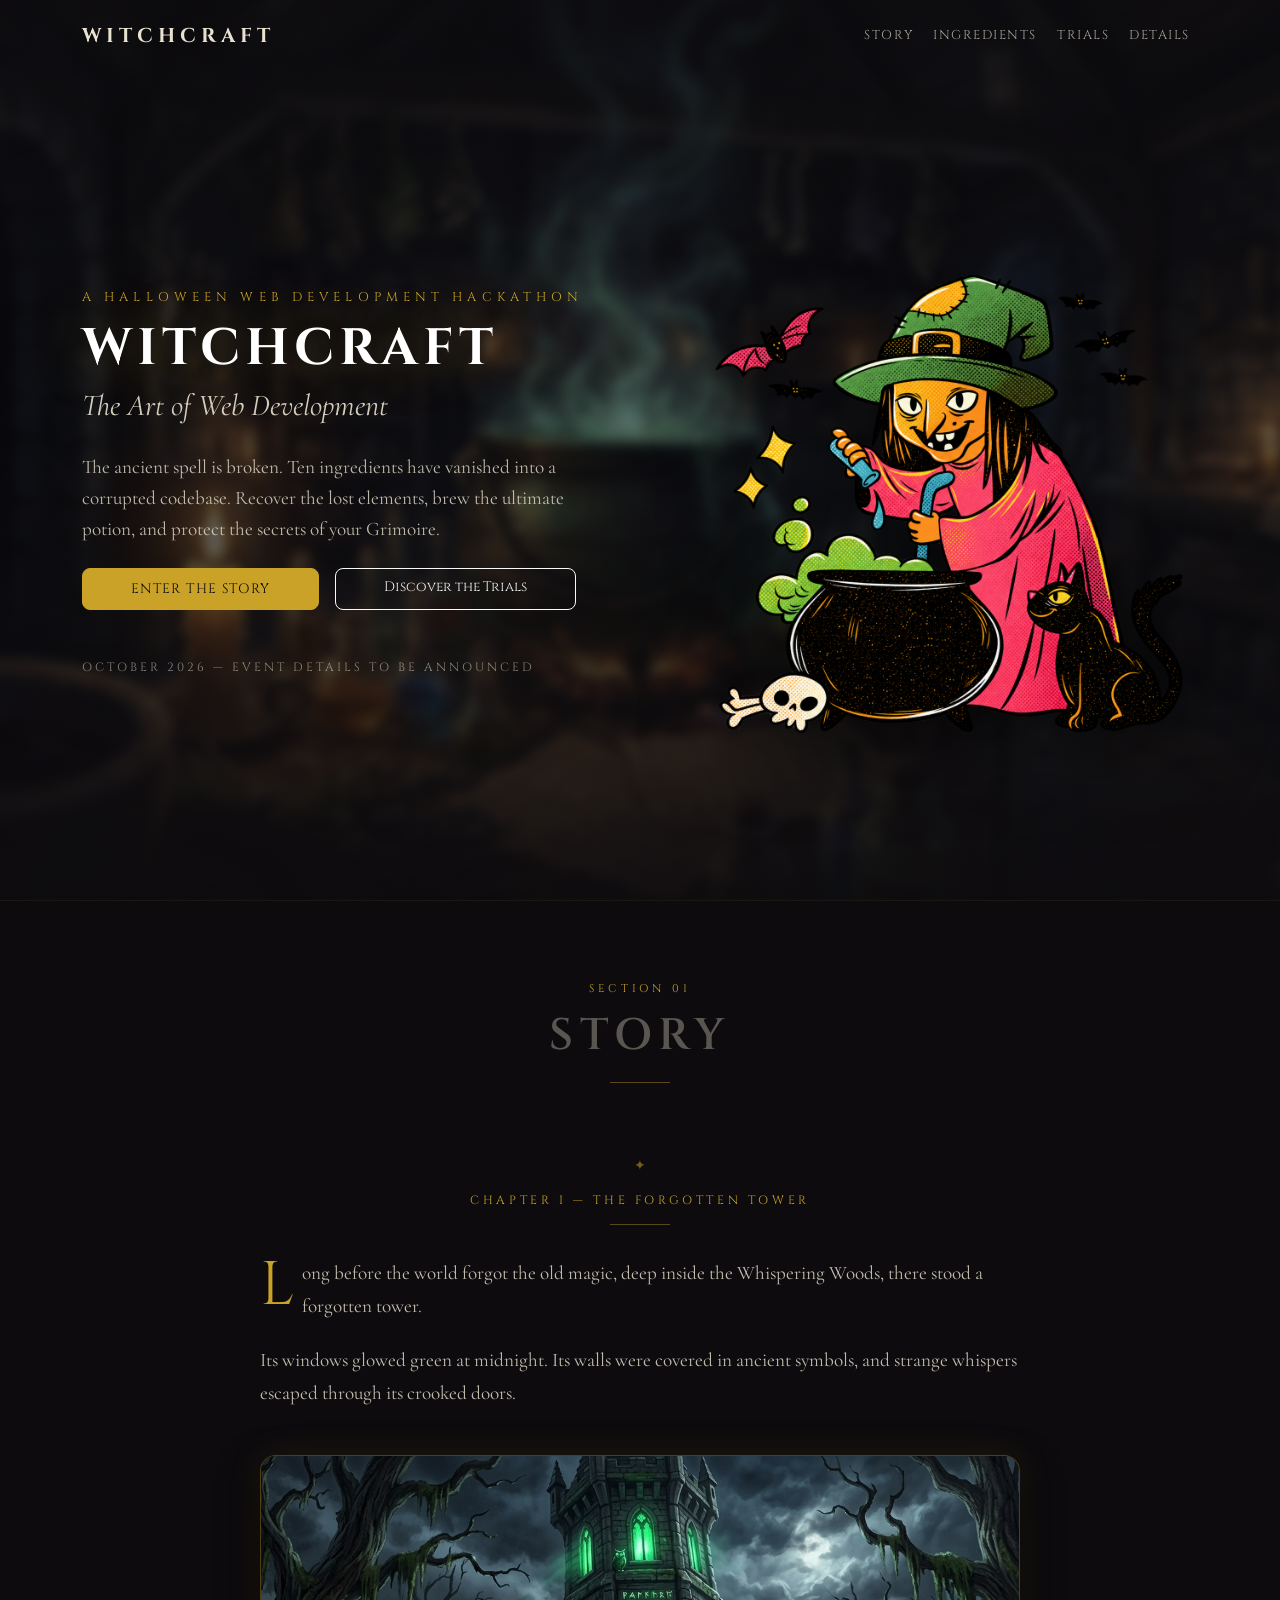
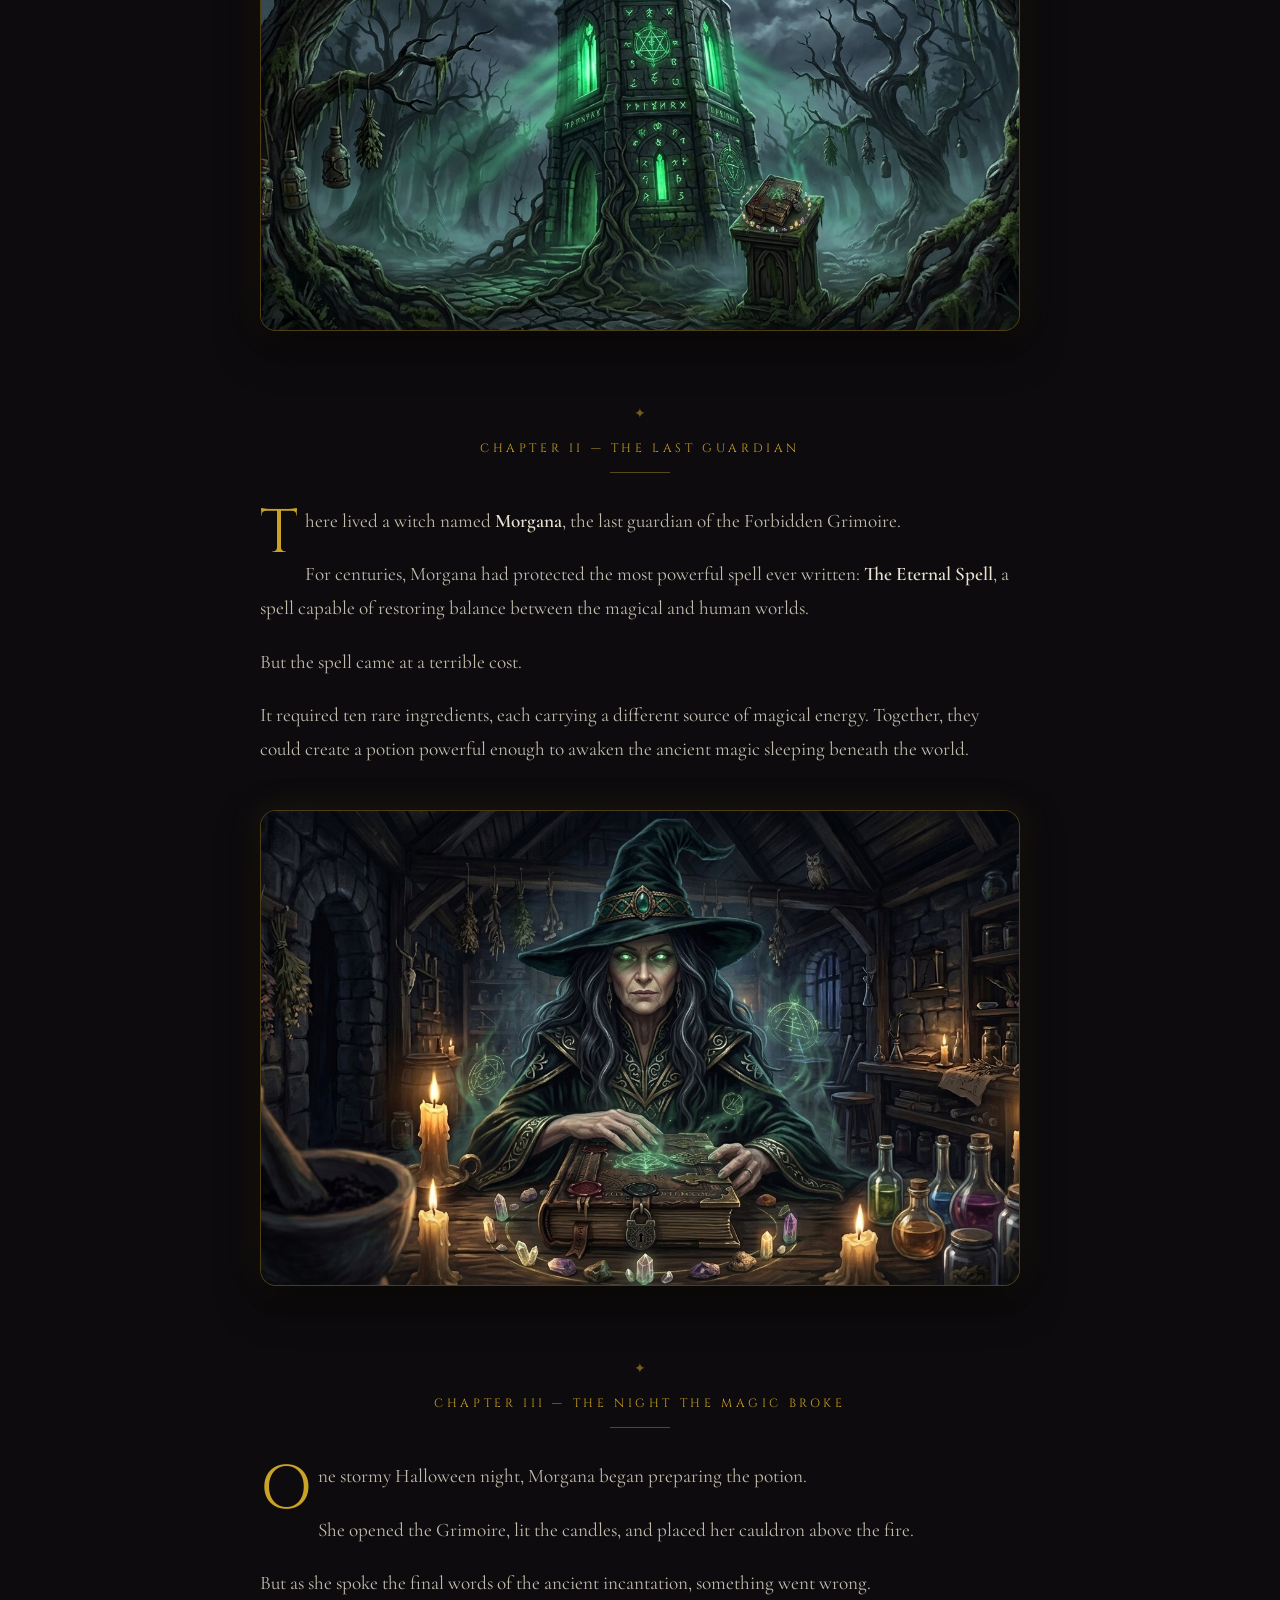
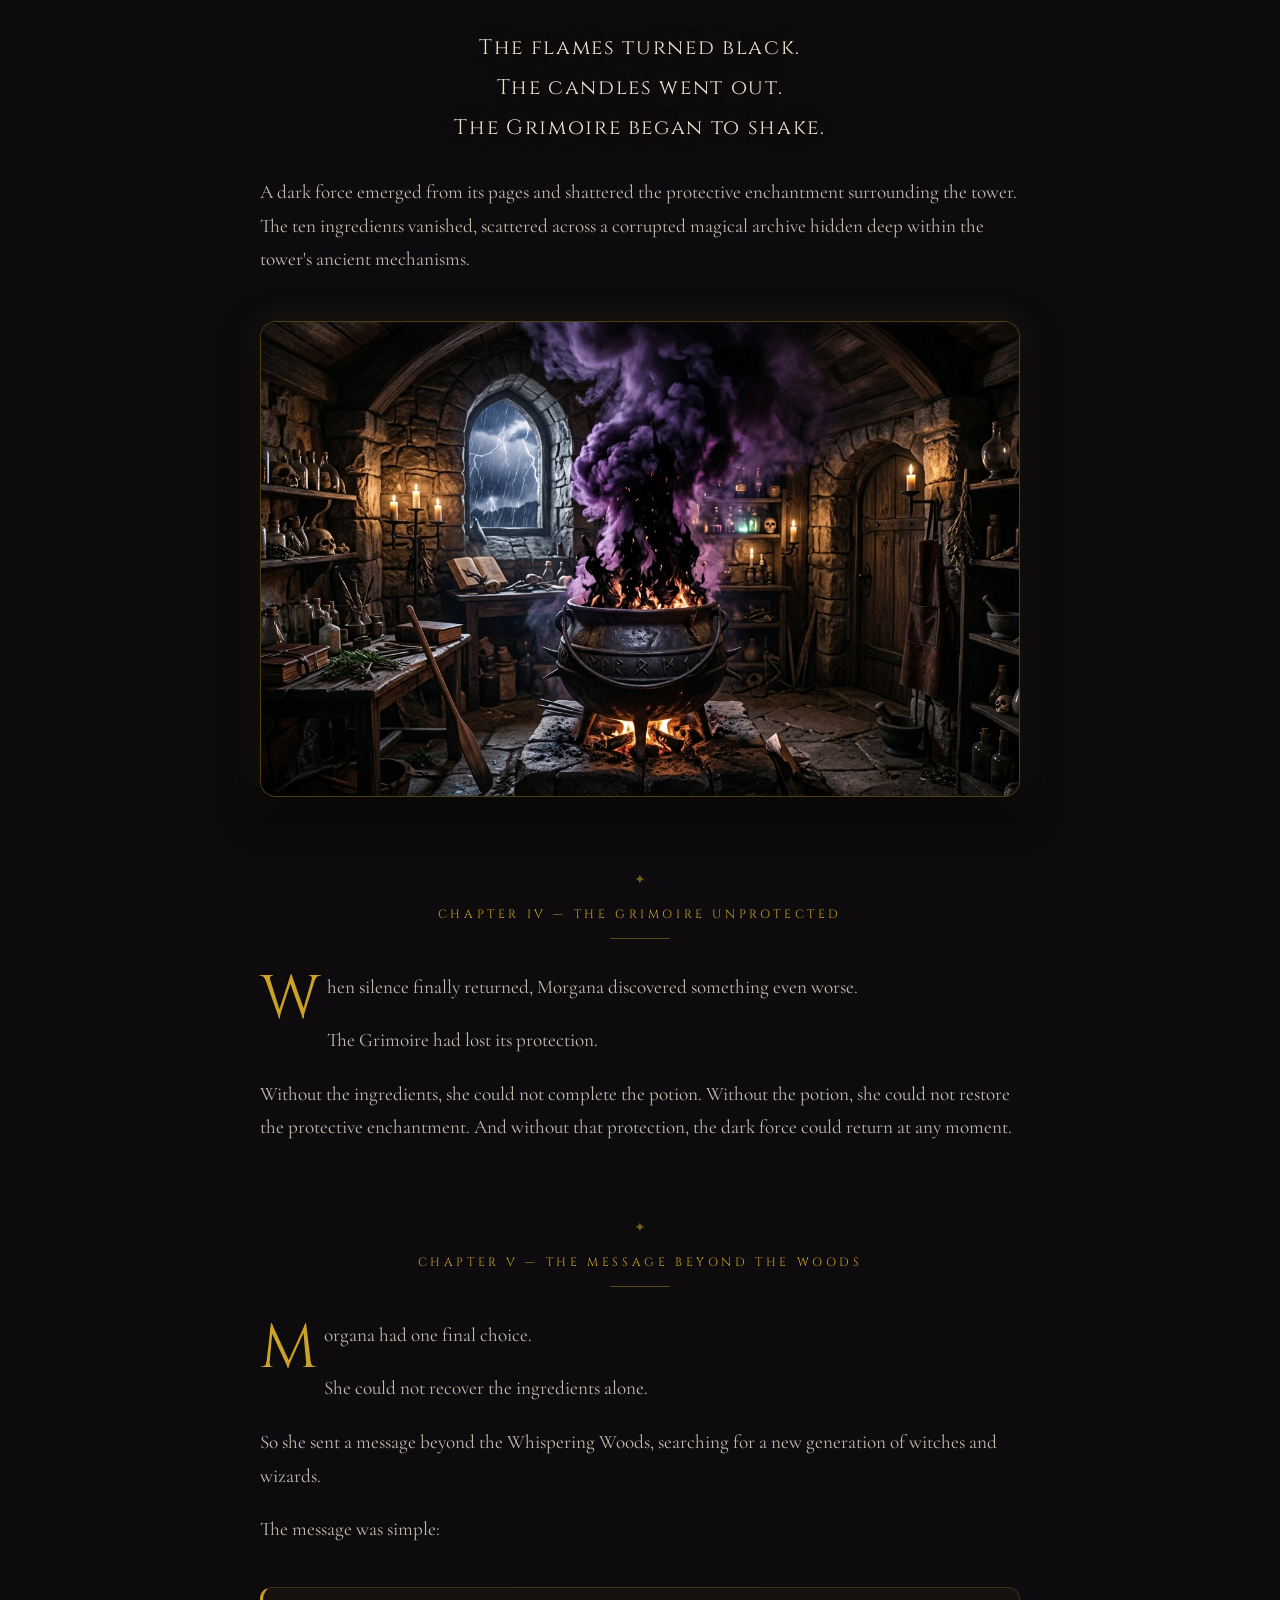
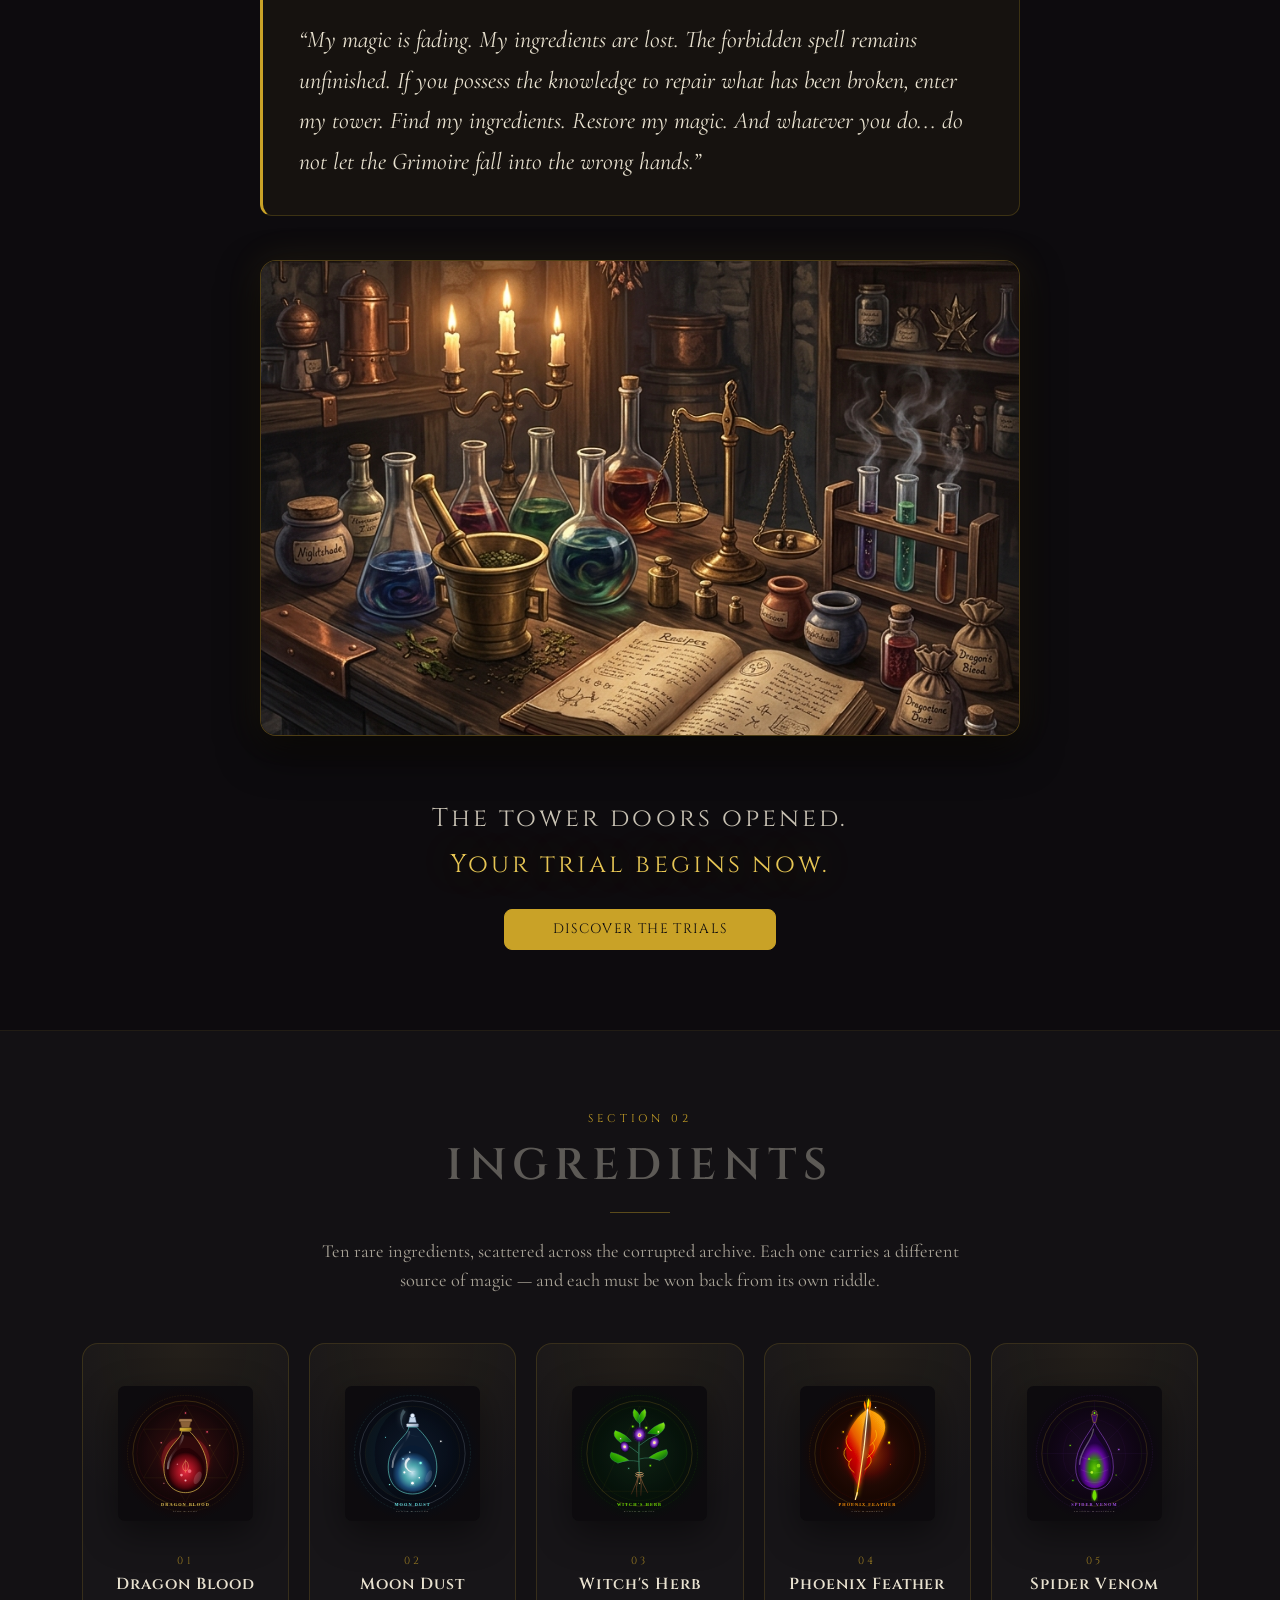
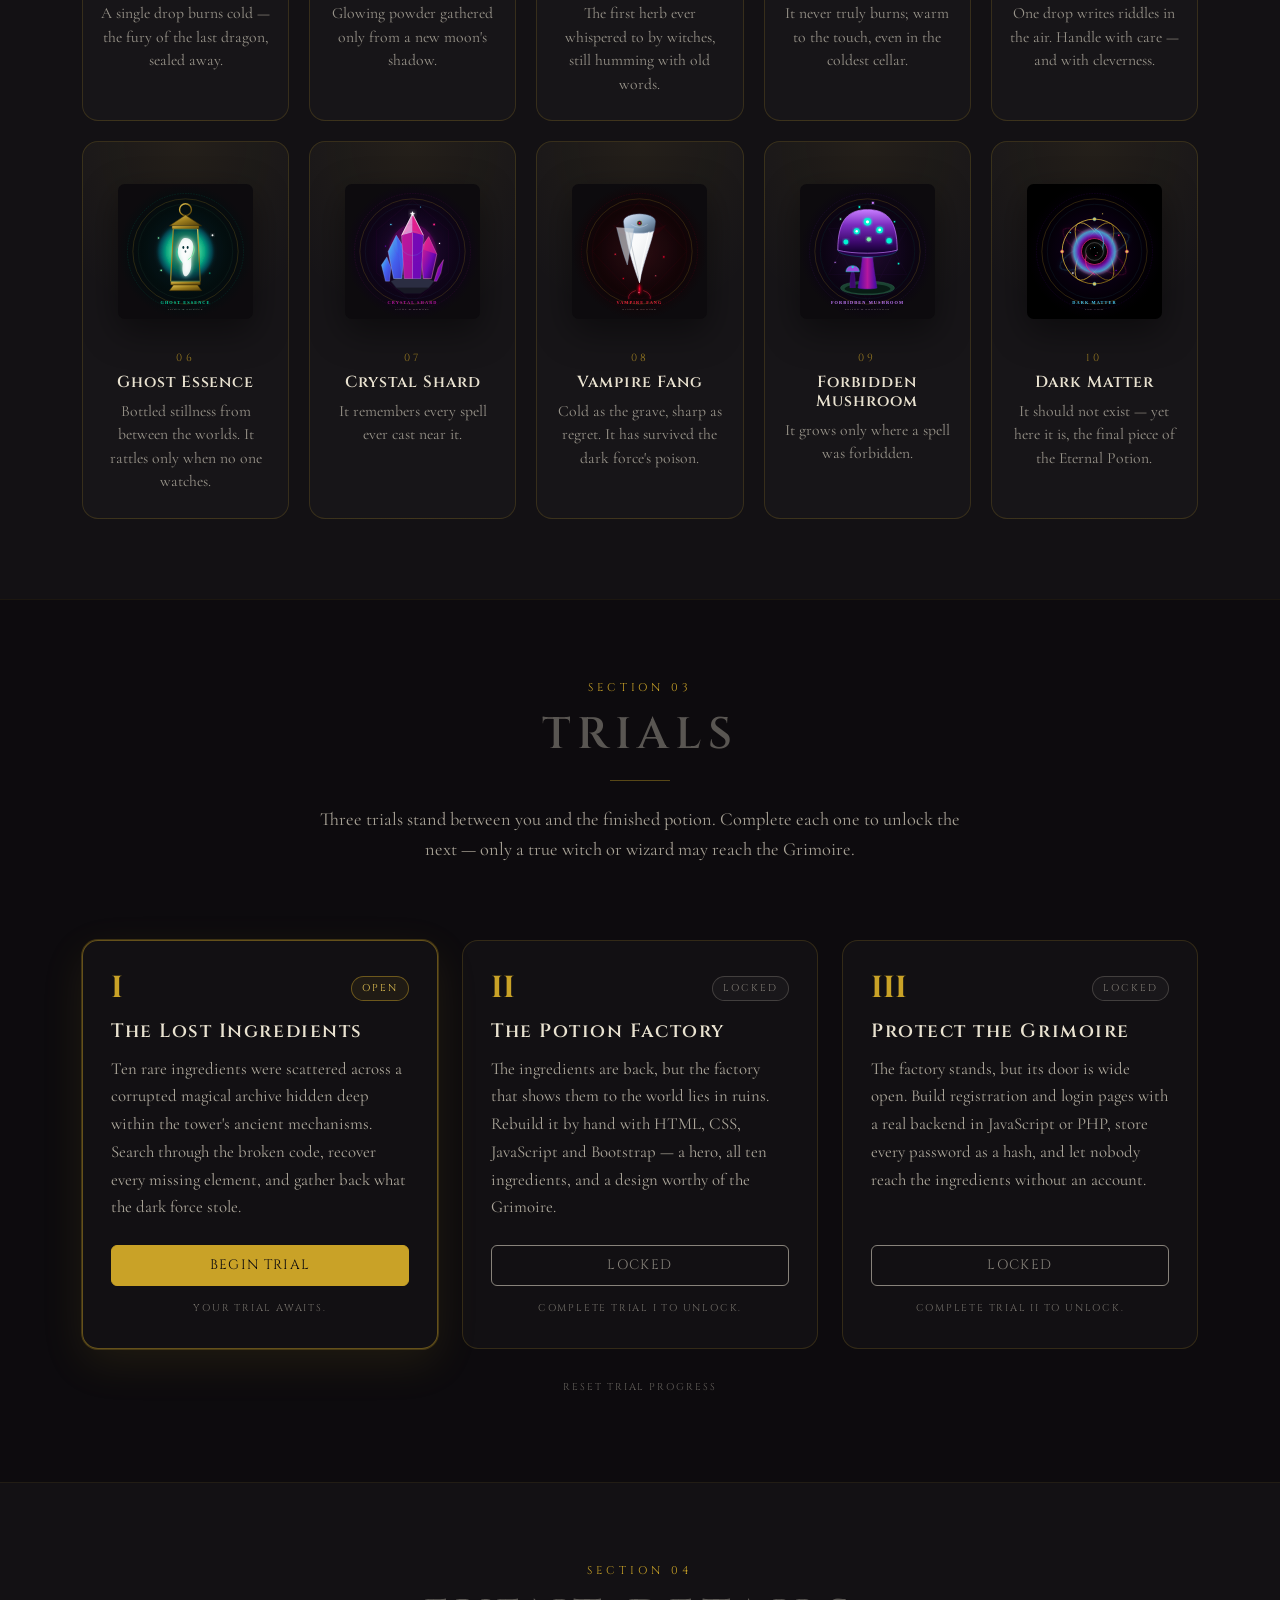
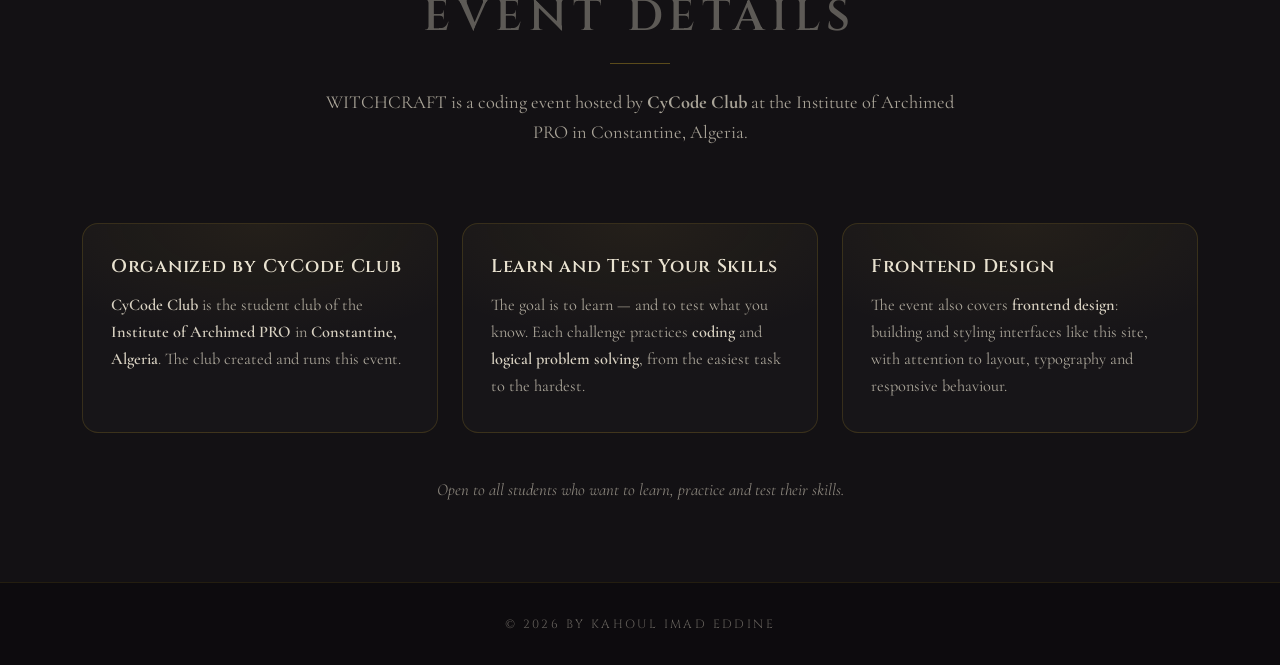
==== commit 9873d91e: "Restore the four story illustrations on the landing page" ====
--- a/index.html
+++ b/index.html
@@ -126,12 +126,13 @@
               and strange whispers escaped through its crooked doors.
             </p>
 
-            <!-- Story illustration slot: the forgotten tower at midnight (artwork to be supplied) -->
-            <figure class="story-figure story-figure--placeholder">
-              <span>
-                <strong>Illustration &mdash; to be supplied</strong>
-                The Forgotten Tower glowing green at midnight in the Whispering Woods
-              </span>
+            <!-- Story illustration: the forgotten tower at midnight -->
+            <figure class="story-figure">
+              <img
+                src="keep-images/story-tower.jpg"
+                alt="The Forgotten Tower glowing green at midnight in the Whispering Woods"
+                loading="lazy"
+              >
             </figure>
           </article>
 
@@ -158,12 +159,13 @@
               ancient magic sleeping beneath the world.
             </p>
 
-            <!-- Story illustration slot: Morgana, guardian of the Grimoire (artwork to be supplied) -->
-            <figure class="story-figure story-figure--placeholder">
-              <span>
-                <strong>Illustration &mdash; to be supplied</strong>
-                Morgana, the last guardian witch of the Forbidden Grimoire
-              </span>
+            <!-- Story illustration: Morgana, guardian of the Grimoire -->
+            <figure class="story-figure">
+              <img
+                src="keep-images/story-morgana.jpg"
+                alt="Morgana, the last guardian witch of the Forbidden Grimoire"
+                loading="lazy"
+              >
             </figure>
           </article>
 
@@ -195,12 +197,13 @@
               magical archive hidden deep within the tower's ancient mechanisms.
             </p>
 
-            <!-- Story illustration slot: the cauldron beneath black flames (artwork to be supplied) -->
-            <figure class="story-figure story-figure--placeholder">
-              <span>
-                <strong>Illustration &mdash; to be supplied</strong>
-                The cauldron erupting with black flames and dark purple smoke
-              </span>
+            <!-- Story illustration: the cauldron beneath black flames -->
+            <figure class="story-figure">
+              <img
+                src="keep-images/story-cauldron.jpg"
+                alt="The cauldron erupting with black flames and dark purple smoke under a stormy night"
+                loading="lazy"
+              >
             </figure>
           </article>
 
@@ -245,12 +248,13 @@
               </p>
             </blockquote>
 
-            <!-- Story illustration slot: Morgana's sanctum and message beyond the woods (artwork to be supplied) -->
-            <figure class="story-figure story-figure--placeholder">
-              <span>
-                <strong>Illustration &mdash; to be supplied</strong>
-                Morgana&rsquo;s alchemical sanctum and the message beyond the woods
-              </span>
+            <!-- Story illustration: Morgana's alchemical sanctum and message beyond the woods -->
+            <figure class="story-figure">
+              <img
+                src="keep-images/trial-laboratory.jpg"
+                alt="Morgana's alchemical sanctum with the open recipe book, ingredients, and the message beyond the woods"
+                loading="lazy"
+              >
             </figure>
           </article>
 
